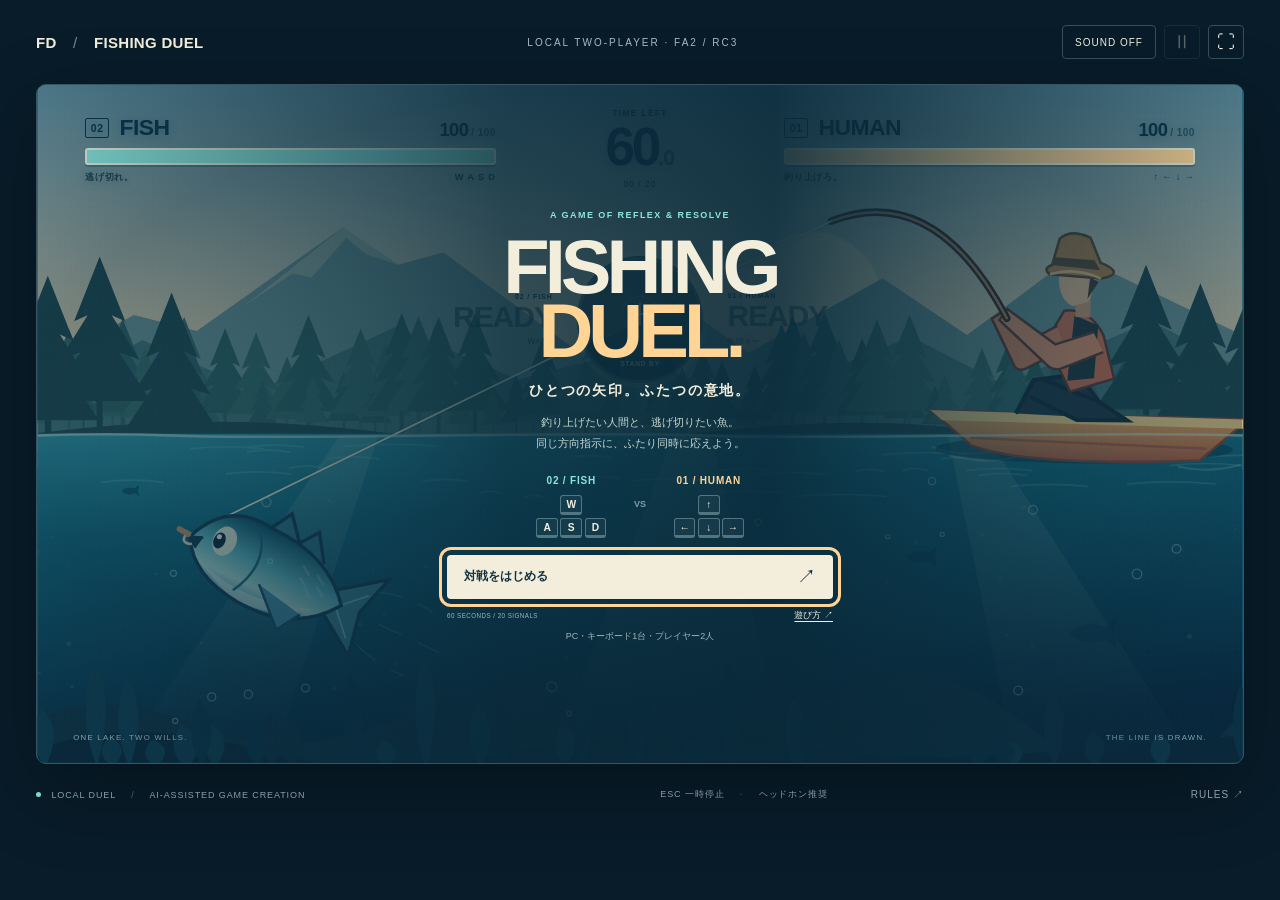
==== FISHING_DUEL_FA2_Preview.html @ 19f597a5 "Add files via upload" ====
<!doctype html>
<html lang="ja">
<head>
<meta charset="utf-8">
<meta name="viewport" content="width=device-width, initial-scale=1">
<meta name="theme-color" content="#0b2635">
<meta name="description" content="ひとつの矢印、ふたりの反射神経。1台のキーボードで遊ぶ釣り対戦ゲーム。">
<title>FISHING DUEL — FA2 / RC3</title>
<meta name="release-candidate" content="FD-S1-FA2-RC3">
<style>
:root {
  color-scheme: dark;
  --ink: #0b2635;
  --paper: #f3eedb;
  --muted: #a7bfc2;
  --fish: #8be6da;
  --human: #ffd495;
  --bad: #ffa490;
  font-family: Arial, 'Noto Sans JP', 'Yu Gothic', Meiryo, sans-serif;
}
* { box-sizing: border-box; }
body { margin: 0; background: #081c29; color: var(--paper); }
button, a { -webkit-tap-highlight-color: transparent; }
button { font: inherit; cursor: pointer; }
button:disabled { opacity: .35; cursor: default; }
button:focus-visible, a:focus-visible { outline: 3px solid var(--human); outline-offset: 5px; }
button { color: inherit; }
[hidden] { display: none !important; }
.shell { width: min(1640px, calc(100% - 72px)); margin: 0 auto; }
.masthead { display: flex; align-items: center; justify-content: space-between; gap: 20px; height: 84px; }
.brand { color: var(--paper); text-decoration: none; font-weight: 900; font-size: 15px; letter-spacing: .02em; }
.brand span { color: #6f8e95; margin: 0 12px; font-weight: 400; }
.edition { font-size: 10px; letter-spacing: .2em; color: var(--muted); }
.utilities { display: flex; gap: 8px; }
.utilities button { border: 1px solid #34505b; background: none; border-radius: 4px; min-width: 36px; height: 34px; font-size: 18px; }
.utilities #sound { font-size: 10px; letter-spacing: .1em; padding: 0 12px; }
.utilities button:hover:not(:disabled) { background: #193644; }
.arena { position: relative; isolation: isolate; overflow: hidden; aspect-ratio: 16/9; container-type: inline-size; background: #12627b; border-radius: 10px; border: 1px solid #385561; box-shadow: 0 26px 80px #0004; }
#lake { width: 100%; height: 100%; display: block; }
.hud { position: absolute; inset: 4.3% 4% auto; display: grid; grid-template-columns: 1fr 20% 1fr; align-items: start; gap: 3%; text-shadow: 0 2px 8px #163f4d55; }
.health { min-width: 0; }
.health-label { display: flex; justify-content: space-between; align-items: end; gap: 12px; font-size: clamp(12px, 1.9cqw, 28px); font-weight: 900; letter-spacing: -.025em; }
.health-label b { font-size: .46em; letter-spacing: .08em; padding: .25em .42em; border: 1px solid currentColor; border-radius: 2px; vertical-align: .3em; margin-right: .4em; }
.health-label output { font-variant-numeric: tabular-nums; font-size: .8em; }
.health-label output span { font-size: .55em; opacity: .65; margin-left: .3em; letter-spacing: .04em; }
.fish-health { color: #073347; }
.human-health { color: #073347; }
.health-track { margin-top: .6cqw; height: 1.35cqw; min-height: 8px; background: #0a3149c9; border: 2px solid #eff1d9; border-radius: 3px; position: relative; overflow: hidden; box-shadow: 0 2px 0 #12405155; }
.health-fill, .health-loss { width: 100%; position: absolute; inset: 0 auto 0 0; transition: width .24s ease-out; }
.health-loss { background: #f8f3dc; transition: width .7s .2s; }
.fish-health .health-fill { background: var(--fish); }
.human-health .health-fill { background: var(--human); }
.health-foot { display: flex; justify-content: space-between; font-size: clamp(8px, .78cqw, 12px); margin-top: .55cqw; font-weight: 700; letter-spacing: .08em; opacity: .85; }
.clock { text-align: center; color: #123347; margin-top: -.4cqw; }
.clock > span { display: block; font-size: clamp(8px, .68cqw, 12px); letter-spacing: .18em; font-weight: 700; }
.clock output { display: block; font-size: clamp(24px, 4.4cqw, 70px); line-height: 1.1; letter-spacing: -.06em; font-weight: 900; font-variant-numeric: tabular-nums; }
.clock output span { font-size: .4em; opacity: .65; letter-spacing: -.03em; }
.clock small { display: block; font-size: clamp(8px, .7cqw, 12px); font-variant-numeric: tabular-nums; letter-spacing: .12em; margin-top: .2cqw; }
.clock.urgent { color: #a53f35; }
.cue { position: absolute; top: 25.3%; left: 50%; transform: translateX(-50%); display: flex; align-items: center; gap: 1.5cqw; pointer-events: none; }
.prompt { width: 10.5cqw; height: 10.5cqw; border-radius: 50%; background: #0a2a3bef; display: flex; flex-direction: column; align-items: center; justify-content: center; box-shadow: 0 0 0 .45cqw #e5f0d42b, 0 8px 30px #092b4330; position: relative; }
.prompt-ring { position: absolute; width: 106%; height: 106%; transform: rotate(-90deg); fill: none; stroke-width: 2.5; }
.ring-track { stroke: #d6e5ca33; }
#deadline-ring { stroke: #f4f1cf; stroke-dasharray: 100; stroke-dashoffset: 0; }
#direction { font-family: Arial, sans-serif; font-size: 7.2cqw; line-height: 1; font-weight: 900; color: var(--paper); padding-bottom: .7cqw; }
#prompt-label { position: absolute; bottom: 1.3cqw; font-size: .55cqw; font-weight: 700; letter-spacing: .12em; color: #cbdfd4; }
.cue.dormant .prompt { opacity: .8; }
.cue.dormant #direction { font-size: 3.5cqw; font-weight: 300; color: #c9ddd699; }
.cue.dormant #deadline-ring { opacity: 0; }
.cue.active .prompt { animation: cue-in .16s ease-out; }
.cue.active .ring-track { stroke: #f2f4c944; }
.judgment { width: 12cqw; min-height: 6.2cqw; display: flex; flex-direction: column; justify-content: center; }
.fish-judgment { text-align: right; }
.human-judgment { text-align: left; }
.judge-owner { font-size: .58cqw; letter-spacing: .13em; color: #092f44; font-weight: 700; }
.judgment strong { font-size: 2.5cqw; line-height: 1.15; font-weight: 900; letter-spacing: -.04em; color: #143b4b99; }
.judgment small { font-size: .68cqw; letter-spacing: .025em; color: #204d58; margin-top: .2cqw; min-height: 1em; }
.judgment.has-result strong { color: #f5f1d9; text-shadow: 0 2px 0 #164052, 0 0 18px #07374a77; animation: judge-in .18s ease-out; }
.judgment.has-result.bad strong { color: #9a3a32; text-shadow: 0 1px 0 #fed3ac55; }
.judgment.has-result.miss strong { color: #214d59; font-size: 1.8cqw; text-shadow: none; }
.round-feedback { position: absolute; left: 50%; top: 48%; transform: translateX(-50%); text-align: center; font-size: .85cqw; font-weight: 700; letter-spacing: .04em; color: #e7f1d9; text-shadow: 0 2px 7px #064259; pointer-events: none; }
.arena-caption { position: absolute; inset: auto 3% 3%; display: flex; justify-content: space-between; font-size: .65cqw; letter-spacing: .16em; color: #a0c7c7; pointer-events: none; }
.overlay { position: absolute; inset: 0; display: flex; align-items: center; justify-content: center; z-index: 5; background: #0825373d; backdrop-filter: blur(5px); }
.intro { background: linear-gradient(90deg, #092c4225 0%, #092939c9 39%, #092939e6 61%, #092c4225 100%); backdrop-filter: none; }
.intro-card { width: 32cqw; text-align: center; padding: 2cqw 0; }
.eyebrow { font-size: clamp(9px, .7cqw, 12px); font-weight: 700; letter-spacing: .16em; color: var(--fish); }
h1 { margin: 1.1cqw 0 1cqw; font-family: 'Arial Black', Arial, sans-serif; font-size: 6.3cqw; line-height: .84; letter-spacing: -.065em; font-weight: 900; }
h1 em { font-style: normal; color: var(--human); }
.tagline { font-size: clamp(13px, 1.2cqw, 20px); font-weight: 700; letter-spacing: .13em; margin: 1.5cqw 0 1cqw; }
.intro-copy { font-size: clamp(11px, .84cqw, 15px); line-height: 1.9; color: #c4d7d1; margin: .7cqw 0 1.35cqw; }
.players { display: flex; justify-content: center; gap: 2.3cqw; align-items: center; margin-bottom: 1.4cqw; }
.player-tag { font-size: clamp(10px, .7cqw, 12px); font-weight: 700; letter-spacing: .08em; }
.human-color { color: var(--human); }
.fish-color { color: var(--fish); }
.key-pad { display: flex; flex-direction: column; align-items: center; gap: .2cqw; margin-top: .55cqw; }
.key-pad span { display: flex; gap: .2cqw; }
kbd { display: flex; align-items: center; justify-content: center; width: 1.8cqw; height: 1.7cqw; border: 1px solid #8ca9ae88; border-bottom-width: 3px; border-radius: 3px; color: var(--paper); font: 700 .85cqw Arial, sans-serif; background: #b7d3cc0c; }
.versus { font-size: .75cqw; font-weight: 700; color: #819ca2; }
.primary { width: 100%; border: none; border-radius: 4px; padding: 1.1cqw 1.4cqw; display: flex; align-items: center; justify-content: space-between; background: var(--paper); color: #123241; font-size: clamp(12px, .9cqw, 16px); font-weight: 700; transition: background .15s, transform .15s; }
.primary:hover { background: var(--human); transform: translateY(-2px); }
.primary span { font: 400 1.6em Arial, sans-serif; line-height: .7; }
.start-foot { display: flex; justify-content: space-between; align-items: center; margin-top: .85cqw; }
.start-foot > span { font-size: .52cqw; letter-spacing: .07em; color: #9bb7b8; }
.start-foot button { font-size: .74cqw; border: none; background: none; padding: 0; text-decoration: underline; text-underline-offset: 3px; }
.keyboard-note { margin: .7cqw 0 0; font-size: clamp(9px, .64cqw, 11px); color: #9bb7b8; }
.countdown { position: absolute; inset: 0; z-index: 4; background: #082b3a55; display: flex; align-items: center; justify-content: center; flex-direction: column; text-shadow: 0 2px 20px #0a2637; }
.countdown > span { font-size: 1cqw; letter-spacing: .22em; }
.countdown strong { font-size: 11cqw; font-weight: 900; line-height: 1.2; }
.countdown small { font-size: 1cqw; letter-spacing: .04em; }
.pause-card, .result-card { width: 36cqw; text-align: center; padding: 2cqw 0; }
h2 { font-size: 5cqw; letter-spacing: -.05em; line-height: 1; margin: 1cqw 0; }
.pause-card p, .result-card p { font-size: 1cqw; line-height: 1.8; color: #c8d8d2; margin: 1.2cqw 0 2cqw; }
.text-button { background: none; border: none; color: #a9c2c2; margin-top: 1.4cqw; padding: .3cqw; font-size: .8cqw; text-decoration: underline; text-underline-offset: 4px; }
.result-score { display: flex; align-items: center; justify-content: center; gap: 3cqw; margin: 1.5cqw 0; }
.result-score div { display: flex; flex-direction: column; }
.result-score span { font-size: .7cqw; letter-spacing: .1em; }
.result-score strong { font-size: 4cqw; letter-spacing: -.04em; font-variant-numeric: tabular-nums; }
.result-score .score-colon { color: #86a5a9; font-size: 2cqw; }
.result-card h2 { font-size: 4.4cqw; white-space: nowrap; }
.stats { display: grid; grid-template-columns: 1fr 1.1fr 1fr; gap: .3cqw; font-size: .75cqw; color: #b2cbc8; margin-bottom: 2cqw; font-variant-numeric: tabular-nums; }
.stats b { font-size: .65cqw; letter-spacing: .08em; }
.help-card { width: 44cqw; background: #102e3b; padding: 2.5cqw; border: 1px solid #4b6970; border-radius: 6px; box-shadow: 0 15px 70px #0005; }
.help-heading { display: flex; justify-content: space-between; align-items: center; }
.help-heading button { background: none; border: 0; font-size: 1.3cqw; }
.help-card h2 { font-size: 2.5cqw; line-height: 1.35; letter-spacing: .01em; margin-top: 1.3cqw; }
.help-card p { font-size: clamp(12px, .9cqw, 16px); line-height: 1.9; color: #c5d7d1; }
.rules-table { border-top: 1px solid #547078; margin: 1.2cqw 0; }
.rules-table > div { display: grid; grid-template-columns: 1fr 1.9fr .85fr; gap: .7cqw; align-items: center; padding: .75cqw 0; font-size: .8cqw; border-bottom: 1px solid #45616b; }
.rules-table strong { font-size: .9cqw; }
.rules-table b { font-size: .77cqw; text-align: right; }
.great { color: var(--human); }
.good { color: var(--fish); }
.bad { color: var(--bad); }
.help-card .help-note { font-size: clamp(11px, .77cqw, 14px); margin-bottom: 1.4cqw; }
.footer { display: flex; justify-content: space-between; gap: 15px; align-items: center; height: 62px; font-size: 9px; letter-spacing: .1em; color: #9ab4b9; }
.footer i { display: inline-block; width: 5px; height: 5px; background: var(--fish); border-radius: 50%; margin-right: 7px; vertical-align: 1px; }
.footer-divider { margin: 0 12px; color: #4c6a73; }
.footer button { font-size: 10px; letter-spacing: .1em; background: none; border: none; padding: 8px 0 8px 8px; }
.mobile-note { display: none; margin: 0 24px 24px; color: #c0d1cd; font-size: 12px; line-height: 1.8; }
.sr-only { position: absolute; width: 1px; height: 1px; padding: 0; margin: -1px; overflow: hidden; clip: rect(0,0,0,0); white-space: nowrap; border: 0; }
.arena.playing .intro { display: none; }
.arena:fullscreen { width: 100vw; height: 100vh; aspect-ratio: auto; border: 0; border-radius: 0; }
.arena:fullscreen #lake { position: absolute; inset: 0; }
@keyframes cue-in { from { transform: scale(.8); } to { transform: scale(1); } }
@keyframes judge-in { from { transform: translateY(7px) scale(.94); opacity: .3; } to { transform: translateY(0) scale(1); opacity: 1; } }
@media (min-aspect-ratio: 18/10) and (min-width: 900px) { .shell { max-width: calc((100vh - 138px) * 16 / 9); } .masthead { height: 76px; } }
@media (max-width: 1000px) { .shell { width: calc(100% - 32px); } .masthead { height: 64px; } .edition { display: none; } .footer-controls { display: none; } }
@media (pointer: coarse) { .mobile-note { display: block; } }
@media (max-width: 640px) {
  .shell { width: calc(100% - 24px); }
  .brand { font-size: 11px; } .brand span { margin: 0 5px; }
  .utilities { gap: 5px; } .utilities button { height: 30px; min-width: 30px; } .utilities #sound { padding: 0 6px; font-size: 8px; }
  .arena { aspect-ratio: 4/6.7; min-height: 540px; }
  #lake { position: absolute; width: 300%; height: 100%; left: -100%; }
  .hud { inset: 18px 14px auto; grid-template-columns: 1fr 24% 1fr; gap: 3%; }
  .health-label { font-size: 13px; } .health-label b { display: none; } .health-label output { font-size: 10px; } .health-label output span { display: none; }
  .health-foot { font-size: 8px; } .health-foot span:first-child { display: none; }
  .clock output { font-size: 30px; }
  .intro-card { width: 80%; } .eyebrow { font-size: 9px; }
  h1 { font-size: 19cqw; margin: 20px 0; } .tagline { font-size: 3.5cqw; margin-bottom: 15px; }
  .intro-copy { font-size: 3cqw; margin-bottom: 20px; }
  .players { gap: 28px; margin-bottom: 20px; } .player-tag { font-size: 10px; } .key-pad { gap: 3px; margin-top: 8px; } .key-pad span { gap: 3px; } kbd { width: 24px; height: 24px; font-size: 12px; }
  .versus { font-size: 10px; } .primary { padding: 15px; font-size: 12px; } .start-foot { margin-top: 12px; } .start-foot > span { font-size: 7px; } .start-foot button { font-size: 11px; } .keyboard-note { font-size: 10px; margin-top: 12px; }
  .arena-caption { bottom: 12px; font-size: 6px; } .arena-caption span:last-child { display: none; }
  .footer { height: 50px; font-size: 7px; } .footer-divider { margin: 0 4px; }
  .cue { top: 27%; gap: 4cqw; } .prompt { width: 26cqw; height: 26cqw; } #direction { font-size: 19cqw; padding-bottom: 3cqw; } #prompt-label { font-size: 1.4cqw; bottom: 3cqw; } .cue.dormant #direction { font-size: 10cqw; }
  .judgment { width: 22cqw; } .judgment strong { font-size: 6cqw; } .judge-owner { font-size: 1.8cqw; } .judgment small { font-size: 1.9cqw; } .judgment.has-result.miss strong { font-size: 4.5cqw; }
  .round-feedback { font-size: 2.5cqw; top: 47%; }
  .pause-card, .result-card { width: 83%; } h2, .result-card h2 { font-size: 10cqw; } .pause-card p, .result-card p { font-size: 3cqw; margin: 20px 0; } .text-button { font-size: 12px; margin-top: 20px; }
  .result-score { gap: 30px; margin: 20px 0; } .result-score span { font-size: 10px; } .result-score strong { font-size: 40px; } .stats { font-size: 12px; margin-bottom: 25px; gap: 8px; } .stats b { font-size: 10px; }
  .help-card { width: 92%; padding: 20px; } .help-card h2 { font-size: 22px; } .help-heading button { font-size: 16px; } .help-card p { font-size: 11px; } .help-card .help-note { font-size: 10px; margin: 15px 0; } .rules-table > div { font-size: 9px; padding: 10px 0; } .rules-table strong { font-size: 11px; } .rules-table b { font-size: 10px; }
  .countdown strong { font-size: 30cqw; } .countdown > span, .countdown small { font-size: 3cqw; }
}
@media (prefers-reduced-motion: reduce) { *, *::before, *::after { animation: none !important; transition: none !important; } }

/* Final Adjustment 1 — 指示は即時表示、衝撃は左右の判定欄の中で完結。 */
#direction {
  width: 7.5cqw;
  height: 7.5cqw;
  margin-bottom: 1cqw;
  padding: 0;
  fill: #fff7d6;
  stroke: #fffbe8;
  stroke-width: 1.5;
  stroke-linejoin: round;
  filter: drop-shadow(0 3px 0 #052334);
}
#direction-arrow { transition: none; }
#prompt-idle { width: 3.5cqw; height: 3.5cqw; margin-bottom: 1cqw; fill: none; stroke: #d0e2d6; stroke-width: 1.5; }
#prompt-idle circle { stroke-width: .5; opacity: .45; }
.cue.active .prompt { animation: none; }
.prompt::after { content: ''; position: absolute; inset: -.7cqw; border: 2px solid #f5edc277; border-radius: 50%; opacity: 0; pointer-events: none; }
.cue.active .prompt::after { animation: signal-arrival .3s ease-out; }
.cue.resolved #direction { opacity: .42; }
.judgment { position: relative; isolation: isolate; padding: .55cqw .5cqw; }
.fish-judgment { --verdict-color: #91f1df; }
.human-judgment { --verdict-color: #ffda96; }
.judgment::before { content: ''; position: absolute; inset: 0; border-radius: 5px; opacity: 0; z-index: -1; background: #0a2c3be8; border-bottom: 2px solid var(--verdict-color); }
.verdict-burst { position: absolute; width: 100%; height: 110%; left: 0; top: -5%; fill: none; stroke: var(--verdict-color); stroke-width: 2.5; stroke-linecap: round; opacity: 0; pointer-events: none; }
.judgment.has-result.great::before { opacity: 1; box-shadow: 0 0 1.4cqw #f9dda51c; }
.judgment.has-result.great .judge-owner, .judgment.has-result.great small { color: #dceadd; }
.judgment.has-result.great strong { color: var(--verdict-color); font-size: 2.75cqw; text-shadow: 0 2px 0 #071d28; animation: great-strike .42s cubic-bezier(.16,.85,.3,1); }
.judgment.has-result.great .verdict-burst { animation: verdict-rays .38s ease-out; }
.judgment.has-result.good strong { color: #fff6d8; animation: good-confirm .2s ease-out; }
.judgment.has-result.good::before { opacity: .5; }
.judgment.has-result.good small, .judgment.has-result.good .judge-owner { color: #edf4df; }
.judgment.has-result.bad { --verdict-color: #ee927b; }
.judgment.has-result.bad strong { color: #8d322b; text-shadow: 0 1px 0 #ffd6ae55; animation: bad-recoil .23s ease-out; }
@keyframes signal-arrival { from { opacity: .6; transform: scale(.97); } to { opacity: 0; transform: scale(1.14); } }
@keyframes great-strike { 0% { transform: translateY(3px) scale(1.12); } 30% { transform: translateY(-1px) scale(.98); } 65% { transform: translateY(0) scale(1.025); } 100% { transform: none; } }
@keyframes verdict-rays { 0% { opacity: .9; transform: scale(.85); } 70% { opacity: .3; } 100% { opacity: 0; transform: scale(1.08); } }
@keyframes good-confirm { from { transform: translateY(3px); } to { transform: none; } }
@keyframes bad-recoil { 0% { transform: translateX(3px); } 35% { transform: translateX(-2px); } 100% { transform: none; } }
@media (max-width: 640px) {
  #direction { width: 19cqw; height: 19cqw; margin-bottom: 3cqw; }
  #prompt-idle { width: 10cqw; height: 10cqw; margin-bottom: 3cqw; }
  .judgment { padding: 1.7cqw 1cqw; }
  .judgment.has-result.great strong { font-size: 5.8cqw; }
}
@media (prefers-reduced-motion: reduce) {
  .prompt::after, .verdict-burst { display: none; }
  #direction { filter: none; }
}

</style>
</head>
<body>
<main class="shell">
  <header class="masthead"><a class="brand" href="#" aria-label="FISHING DUEL タイトルへ">FD<span> / </span>FISHING DUEL</a><span class="edition">LOCAL TWO-PLAYER · FA2 / RC3</span><div class="utilities"><button id="sound" aria-pressed="false" aria-label="音をオンにする">SOUND OFF</button><button id="pause" disabled aria-label="一時停止">Ⅱ</button><button id="fullscreen" aria-label="全画面表示">⛶</button></div></header>
  <section id="arena" class="arena" aria-label="FISHING DUEL ゲーム画面">
    <svg id="lake" viewBox="0 0 1440 810" xmlns="http://www.w3.org/2000/svg" role="img" aria-label="湖の左の水中で抵抗する魚と、右のボートで竿を引く人間">
<defs>
  <linearGradient id="sky" x2="0" y2="1"><stop stop-color="#81b9c9"/><stop offset=".65" stop-color="#e4d9b8"/><stop offset="1" stop-color="#f6cc94"/></linearGradient>
  <linearGradient id="water" x2=".25" y2="1"><stop stop-color="#319cac"/><stop offset=".3" stop-color="#146d83"/><stop offset="1" stop-color="#082b43"/></linearGradient>
  <linearGradient id="body" x2="0" y2="1"><stop stop-color="#0b5267"/><stop offset=".48" stop-color="#66c2c9"/><stop offset=".75" stop-color="#b4e5d8"/><stop offset="1" stop-color="#539fba"/></linearGradient>
  <linearGradient id="boatColor" x2="0" y2="1"><stop stop-color="#f6bb63"/><stop offset="1" stop-color="#be6345"/></linearGradient>
  <linearGradient id="sunRay" x2="0" y2="1"><stop stop-color="#d9ffdd" stop-opacity=".16"/><stop offset="1" stop-color="#c5f6de" stop-opacity="0"/></linearGradient>
  <radialGradient id="vignette"><stop offset=".4" stop-color="#061f30" stop-opacity="0"/><stop offset="1" stop-color="#061f30" stop-opacity=".35"/></radialGradient>
  <pattern id="grain" width="7" height="7" patternUnits="userSpaceOnUse"><circle cx="1" cy="2" r=".6" fill="#fff" opacity=".06"/><circle cx="5" cy="5" r=".6" fill="#001c2f" opacity=".08"/></pattern>
  <g id="pine"><path d="M0 0-17 43-8 39-26 68-13 64-34 96H34L13 64 26 68 8 39 17 43Z"/><path d="M-2 50H2V118H-2Z"/></g>
  <g id="minifish"><path d="M-25 0Q-7-15 15-7L28-18 25 0 28 17 15 8Q-8 17-25 0Z"/></g>
</defs>
<rect width="1440" height="440" fill="url(#sky)"/>
<circle cx="926" cy="259" r="83" fill="#fff1c4" opacity=".65"/>
<path d="M0 337 115 275 190 294 365 170 431 215 485 200 649 321 761 257 850 320 1010 231 1111 299 1240 203 1440 299V460H0Z" fill="#729e9e"/>
<path d="m247 264 118-94 66 45-39-13-23-19-42 47-22-5Z" fill="#c9d6bc" opacity=".5"/>
<path d="M0 375 125 305 262 366 428 289 574 352 703 319 848 379 1044 301 1155 358 1331 282 1440 340V451H0Z" fill="#477c7e"/>

<use href="#pine" transform="translate(-3.2 355.3) scale(0.51)" fill="#3a7271"/>
<use href="#pine" transform="translate(14.5 301.2) scale(0.97)" fill="#306768"/>
<use href="#pine" transform="translate(37.2 291.7) scale(1.05)" fill="#3a7271"/>
<use href="#pine" transform="translate(54.8 330.2) scale(0.73)" fill="#306768"/>
<use href="#pine" transform="translate(89.7 309.9) scale(0.90)" fill="#3a7271"/>
<use href="#pine" transform="translate(101.5 279.1) scale(1.16)" fill="#306768"/>
<use href="#pine" transform="translate(128.4 314.4) scale(0.86)" fill="#3a7271"/>
<use href="#pine" transform="translate(138.1 357.4) scale(0.50)" fill="#306768"/>
<use href="#pine" transform="translate(175.0 277.4) scale(1.17)" fill="#3a7271"/>
<use href="#pine" transform="translate(181.3 306.5) scale(0.93)" fill="#306768"/>
<use href="#pine" transform="translate(201.4 351.5) scale(0.55)" fill="#3a7271"/>
<use href="#pine" transform="translate(223.9 290.8) scale(1.06)" fill="#306768"/>
<use href="#pine" transform="translate(261.0 295.6) scale(1.02)" fill="#3a7271"/>
<use href="#pine" transform="translate(268.4 353.7) scale(0.53)" fill="#306768"/>
<use href="#pine" transform="translate(298.0 324.5) scale(0.78)" fill="#3a7271"/>
<use href="#pine" transform="translate(323.6 274.8) scale(1.20)" fill="#306768"/>
<use href="#pine" transform="translate(328.4 346.5) scale(0.59)" fill="#3a7271"/>
<use href="#pine" transform="translate(365.9 342.3) scale(0.62)" fill="#306768"/>
<use href="#pine" transform="translate(386.0 291.0) scale(1.06)" fill="#3a7271"/>
<use href="#pine" transform="translate(403.5 349.0) scale(0.57)" fill="#306768"/>
<use href="#pine" transform="translate(416.0 309.3) scale(0.90)" fill="#3a7271"/>
<use href="#pine" transform="translate(435.1 272.6) scale(1.22)" fill="#306768"/>
<use href="#pine" transform="translate(455.3 276.3) scale(1.18)" fill="#3a7271"/>
<use href="#pine" transform="translate(479.2 277.2) scale(1.18)" fill="#306768"/>
<use href="#pine" transform="translate(505.0 355.0) scale(0.52)" fill="#3a7271"/>
<use href="#pine" transform="translate(522.6 272.7) scale(1.21)" fill="#306768"/>
<use href="#pine" transform="translate(544.1 362.0) scale(0.46)" fill="#3a7271"/>
<use href="#pine" transform="translate(572.1 346.4) scale(0.59)" fill="#306768"/>
<use href="#pine" transform="translate(592.4 342.1) scale(0.63)" fill="#3a7271"/>
<use href="#pine" transform="translate(604.1 300.7) scale(0.98)" fill="#306768"/>
<use href="#pine" transform="translate(632.1 357.0) scale(0.50)" fill="#3a7271"/>
<use href="#pine" transform="translate(655.1 328.8) scale(0.74)" fill="#306768"/>
<use href="#pine" transform="translate(670.1 281.2) scale(1.14)" fill="#3a7271"/>
<use href="#pine" transform="translate(689.7 329.8) scale(0.73)" fill="#306768"/>
<use href="#pine" transform="translate(707.3 343.1) scale(0.62)" fill="#3a7271"/>
<use href="#pine" transform="translate(735.1 362.3) scale(0.45)" fill="#306768"/>
<use href="#pine" transform="translate(754.1 317.7) scale(0.83)" fill="#3a7271"/>
<use href="#pine" transform="translate(770.3 336.4) scale(0.67)" fill="#306768"/>
<use href="#pine" transform="translate(795.2 315.1) scale(0.86)" fill="#3a7271"/>
<use href="#pine" transform="translate(818.1 329.3) scale(0.73)" fill="#306768"/>
<use href="#pine" transform="translate(846.2 365.6) scale(0.43)" fill="#3a7271"/>
<use href="#pine" transform="translate(857.3 335.2) scale(0.68)" fill="#306768"/>
<use href="#pine" transform="translate(889.2 285.6) scale(1.11)" fill="#3a7271"/>
<use href="#pine" transform="translate(902.6 276.5) scale(1.18)" fill="#306768"/>
<use href="#pine" transform="translate(916.0 295.8) scale(1.02)" fill="#3a7271"/>
<use href="#pine" transform="translate(940.5 271.6) scale(1.22)" fill="#306768"/>
<use href="#pine" transform="translate(957.9 304.4) scale(0.95)" fill="#3a7271"/>
<use href="#pine" transform="translate(985.6 302.8) scale(0.96)" fill="#306768"/>
<use href="#pine" transform="translate(1003.2 280.2) scale(1.15)" fill="#3a7271"/>
<use href="#pine" transform="translate(1036.8 324.6) scale(0.77)" fill="#306768"/>
<use href="#pine" transform="translate(1042.3 274.6) scale(1.20)" fill="#3a7271"/>
<use href="#pine" transform="translate(1072.4 358.3) scale(0.49)" fill="#306768"/>
<use href="#pine" transform="translate(1084.3 346.5) scale(0.59)" fill="#3a7271"/>
<use href="#pine" transform="translate(1119.9 361.4) scale(0.46)" fill="#306768"/>
<use href="#pine" transform="translate(1128.8 314.1) scale(0.86)" fill="#3a7271"/>
<use href="#pine" transform="translate(1161.8 303.2) scale(0.96)" fill="#306768"/>
<use href="#pine" transform="translate(1167.4 317.1) scale(0.84)" fill="#3a7271"/>
<use href="#pine" transform="translate(1192.4 321.7) scale(0.80)" fill="#306768"/>
<use href="#pine" transform="translate(1215.8 330.0) scale(0.73)" fill="#3a7271"/>
<use href="#pine" transform="translate(1232.8 356.8) scale(0.50)" fill="#306768"/>
<use href="#pine" transform="translate(1262.1 355.7) scale(0.51)" fill="#3a7271"/>
<use href="#pine" transform="translate(1285.4 356.6) scale(0.50)" fill="#306768"/>
<use href="#pine" transform="translate(1305.7 308.9) scale(0.91)" fill="#3a7271"/>
<use href="#pine" transform="translate(1315.2 271.2) scale(1.23)" fill="#306768"/>
<use href="#pine" transform="translate(1343.5 346.0) scale(0.59)" fill="#3a7271"/>
<use href="#pine" transform="translate(1362.4 362.9) scale(0.45)" fill="#306768"/>
<use href="#pine" transform="translate(1380.4 332.9) scale(0.70)" fill="#3a7271"/>
<use href="#pine" transform="translate(1400.7 318.1) scale(0.83)" fill="#306768"/>
<use href="#pine" transform="translate(1426.0 334.8) scale(0.69)" fill="#3a7271"/>
<use href="#pine" transform="translate(1443.4 308.8) scale(0.91)" fill="#306768"/>
<use href="#pine" transform="translate(1478.3 277.2) scale(1.18)" fill="#3a7271"/>
<use href="#pine" transform="translate(1494.6 278.7) scale(1.16)" fill="#306768"/>
<use href="#pine" transform="translate(1512.8 271.1) scale(1.23)" fill="#3a7271"/>
<use href="#pine" transform="translate(1525.7 352.3) scale(0.54)" fill="#306768"/>
<path d="M0 416Q210 390 401 414T789 416T1111 412T1440 414V445H0Z" fill="#244f56"/>
<use href="#pine" transform="translate(12 228) scale(1.8)" fill="#214e55"/>
<use href="#pine" transform="translate(74 205) scale(1.8)" fill="#214e55"/>
<use href="#pine" transform="translate(160 248) scale(1.8)" fill="#214e55"/>
<use href="#pine" transform="translate(1325 215) scale(1.8)" fill="#214e55"/>
<use href="#pine" transform="translate(1390 237) scale(1.8)" fill="#214e55"/>
<use href="#pine" transform="translate(1450 244) scale(1.8)" fill="#214e55"/>
<rect y="417" width="1440" height="393" fill="url(#water)"/>
<path d="M361 419 95 810H280L407 419ZM760 419 612 810H896L805 419ZM1088 419 1169 810H1385L1134 419Z" fill="url(#sunRay)"/>
<g fill="none" stroke="#a1e5d8" stroke-width="2" opacity=".22">
<path d="M1009 442q50.0 -5 100 0"/>
<path d="M713 473q48.0 -5 96 0"/>
<path d="M1302 477q53.0 -5 106 0"/>
<path d="M460 474q27.0 -5 54 0"/>
<path d="M1353 455q43.5 -5 87 0"/>
<path d="M1163 480q46.5 -5 93 0"/>
<path d="M977 462q17.0 -5 34 0"/>
<path d="M182 435q44.0 -5 88 0"/>
<path d="M582 493q11.0 -5 22 0"/>
<path d="M1033 461q15.5 -5 31 0"/>
<path d="M528 488q12.5 -5 25 0"/>
<path d="M301 458q21.5 -5 43 0"/>
<path d="M814 461q31.0 -5 62 0"/>
<path d="M1393 445q58.0 -5 116 0"/>
<path d="M249 433q34.5 -5 69 0"/>
<path d="M225 465q39.0 -5 78 0"/>
<path d="M1080 447q25.5 -5 51 0"/>
<path d="M902 492q56.5 -5 113 0"/>
<path d="M1110 461q39.5 -5 79 0"/>
<path d="M620 470q38.0 -5 76 0"/>
<path d="M346 447q31.0 -5 62 0"/>
<path d="M862 466q40.0 -5 80 0"/>
<path d="M797 488q49.0 -5 98 0"/>
<path d="M366 432q55.5 -5 111 0"/>
<path d="M1124 467q29.5 -5 59 0"/>
<path d="M636 446q25.0 -5 50 0"/>
<path d="M75 475q37.5 -5 75 0"/>
<path d="M250 439q26.0 -5 52 0"/>
</g>
<use href="#minifish" transform="translate(600 610) scale(0.9)" fill="#073a50" opacity=".55"/>
<use href="#minifish" transform="translate(890 691) scale(0.7)" fill="#073a50" opacity=".55"/>
<use href="#minifish" transform="translate(1055 564) scale(0.7)" fill="#073a50" opacity=".55"/>
<use href="#minifish" transform="translate(1260 655) scale(1.1)" fill="#073a50" opacity=".55"/>
<use href="#minifish" transform="translate(720 755) scale(0.5)" fill="#073a50" opacity=".55"/>
<use href="#minifish" transform="translate(110 485) scale(0.4)" fill="#073a50" opacity=".55"/>
<circle cx="275" cy="595" r="2.1" fill="#abd6c7" opacity=".14"/>
<circle cx="1189" cy="670" r="1.7" fill="#abd6c7" opacity=".14"/>
<circle cx="882" cy="759" r="1.3" fill="#abd6c7" opacity=".14"/>
<circle cx="1432" cy="531" r="1.3" fill="#abd6c7" opacity=".14"/>
<circle cx="1" cy="558" r="1.2" fill="#abd6c7" opacity=".14"/>
<circle cx="41" cy="719" r="2.3" fill="#abd6c7" opacity=".14"/>
<circle cx="632" cy="686" r="2.4" fill="#abd6c7" opacity=".14"/>
<circle cx="1016" cy="594" r="1.8" fill="#abd6c7" opacity=".14"/>
<circle cx="294" cy="604" r="1.3" fill="#abd6c7" opacity=".14"/>
<circle cx="464" cy="711" r="2.3" fill="#abd6c7" opacity=".14"/>
<circle cx="715" cy="566" r="1.9" fill="#abd6c7" opacity=".14"/>
<circle cx="1377" cy="659" r="3.0" fill="#abd6c7" opacity=".14"/>
<circle cx="1129" cy="538" r="2.0" fill="#abd6c7" opacity=".14"/>
<circle cx="195" cy="667" r="1.5" fill="#abd6c7" opacity=".14"/>
<circle cx="2" cy="703" r="2.1" fill="#abd6c7" opacity=".14"/>
<circle cx="1050" cy="547" r="2.7" fill="#abd6c7" opacity=".14"/>
<circle cx="1159" cy="658" r="1.9" fill="#abd6c7" opacity=".14"/>
<circle cx="1028" cy="710" r="2.9" fill="#abd6c7" opacity=".14"/>
<circle cx="387" cy="768" r="1.8" fill="#abd6c7" opacity=".14"/>
<circle cx="37" cy="668" r="2.9" fill="#abd6c7" opacity=".14"/>
<circle cx="258" cy="720" r="1.3" fill="#abd6c7" opacity=".14"/>
<circle cx="1179" cy="505" r="2.2" fill="#abd6c7" opacity=".14"/>
<circle cx="348" cy="497" r="2.2" fill="#abd6c7" opacity=".14"/>
<circle cx="533" cy="510" r="1.8" fill="#abd6c7" opacity=".14"/>
<circle cx="880" cy="609" r="1.6" fill="#abd6c7" opacity=".14"/>
<circle cx="464" cy="576" r="2.2" fill="#abd6c7" opacity=".14"/>
<circle cx="414" cy="633" r="1.6" fill="#abd6c7" opacity=".14"/>
<circle cx="1012" cy="710" r="2.4" fill="#abd6c7" opacity=".14"/>
<circle cx="1151" cy="589" r="1.6" fill="#abd6c7" opacity=".14"/>
<circle cx="878" cy="673" r="1.7" fill="#abd6c7" opacity=".14"/>
<circle cx="401" cy="580" r="1.6" fill="#abd6c7" opacity=".14"/>
<circle cx="142" cy="585" r="1.7" fill="#abd6c7" opacity=".14"/>
<circle cx="997" cy="765" r="2.6" fill="#abd6c7" opacity=".14"/>
<circle cx="862" cy="704" r="1.6" fill="#abd6c7" opacity=".14"/>
<circle cx="385" cy="645" r="2.8" fill="#abd6c7" opacity=".14"/>
<circle cx="337" cy="542" r="2.2" fill="#abd6c7" opacity=".14"/>
<circle cx="429" cy="692" r="2.1" fill="#abd6c7" opacity=".14"/>
<circle cx="639" cy="501" r="2.7" fill="#abd6c7" opacity=".14"/>
<circle cx="72" cy="686" r="1.0" fill="#abd6c7" opacity=".14"/>
<circle cx="17" cy="540" r="1.1" fill="#abd6c7" opacity=".14"/>
<circle cx="355" cy="721" r="2.3" fill="#abd6c7" opacity=".14"/>
<circle cx="738" cy="744" r="1.9" fill="#abd6c7" opacity=".14"/>
<path d="M0 754Q100 725 198 768T439 756T691 776T922 751T1190 771T1440 747V810H0Z" fill="#12394a"/>
<path d="M0 794Q110 754 264 795T563 799T866 786T1161 801T1440 777V810H0Z" fill="#0b2b3d"/>

<path d="M829 815q-24 -51 -5 -128q28 45 5 128" fill="#0b3b50"/>
<path d="M418 815q-24 -13 -5 -32q28 11 5 32" fill="#12485a"/>
<path d="M90 815q-24 -14 -5 -36q28 13 5 36" fill="#12485a"/>
<path d="M305 815q-24 -22 -5 -56q28 20 5 56" fill="#10384b"/>
<path d="M787 815q-24 -14 -5 -36q28 13 5 36" fill="#0b3b50"/>
<path d="M915 815q-24 -41 -5 -102q28 36 5 102" fill="#10384b"/>
<path d="M378 815q-24 -44 -5 -110q28 38 5 110" fill="#0b3b50"/>
<path d="M1344 815q-24 -16 -5 -40q28 14 5 40" fill="#12485a"/>
<path d="M474 815q-24 -42 -5 -106q28 37 5 106" fill="#10384b"/>
<path d="M1442 815q-24 -39 -5 -98q28 34 5 98" fill="#0b3b50"/>
<path d="M653 815q-24 -44 -5 -109q28 38 5 109" fill="#0b3b50"/>
<path d="M281 815q-24 -26 -5 -65q28 23 5 65" fill="#10384b"/>
<path d="M142 815q-24 -13 -5 -33q28 12 5 33" fill="#12485a"/>
<path d="M719 815q-24 -40 -5 -99q28 35 5 99" fill="#0b3b50"/>
<path d="M1265 815q-24 -17 -5 -43q28 15 5 43" fill="#10384b"/>
<path d="M110 815q-24 -44 -5 -109q28 38 5 109" fill="#12485a"/>
<path d="M556 815q-24 -34 -5 -84q28 29 5 84" fill="#10384b"/>
<path d="M263 815q-24 -21 -5 -52q28 18 5 52" fill="#0b3b50"/>
<path d="M213 815q-24 -20 -5 -50q28 18 5 50" fill="#12485a"/>
<path d="M1126 815q-24 -12 -5 -29q28 10 5 29" fill="#0b3b50"/>
<path d="M1156 815q-24 -14 -5 -35q28 12 5 35" fill="#0b3b50"/>
<path d="M465 815q-24 -54 -5 -134q28 47 5 134" fill="#12485a"/>
<path d="M907 815q-24 -32 -5 -81q28 28 5 81" fill="#12485a"/>
<path d="M1167 815q-24 -12 -5 -31q28 11 5 31" fill="#12485a"/>
<path d="M911 815q-24 -20 -5 -49q28 17 5 49" fill="#12485a"/>
<path d="M181 815q-24 -19 -5 -48q28 17 5 48" fill="#12485a"/>
<path d="M176 815q-24 -20 -5 -51q28 18 5 51" fill="#12485a"/>
<path d="M530 815q-24 -30 -5 -74q28 26 5 74" fill="#12485a"/>
<path d="M924 815q-24 -29 -5 -73q28 26 5 73" fill="#10384b"/>
<path d="M632 815q-24 -20 -5 -50q28 18 5 50" fill="#12485a"/>
<path d="M491 815q-24 -37 -5 -92q28 32 5 92" fill="#10384b"/>
<path d="M9 815q-24 -28 -5 -69q28 24 5 69" fill="#12485a"/>
<path d="M1157 815q-24 -13 -5 -33q28 12 5 33" fill="#0b3b50"/>
<path d="M1216 815q-24 -38 -5 -95q28 33 5 95" fill="#10384b"/>
<path d="M71 815q-24 -51 -5 -128q28 45 5 128" fill="#12485a"/>
<path d="M197 815q-24 -32 -5 -81q28 28 5 81" fill="#0b3b50"/>
<!-- 紐の端点・魚・人間・ボートはJSで独立して動かします。 -->
<g id="fish-wake" fill="none" stroke="#9adecf" stroke-width="2" stroke-linecap="round" stroke-dasharray="28 22" opacity="0"><path d="M115-32Q152-47 190-40M132 0H218M118 31Q153 45 190 43"/></g>
<g id="boat-wake" fill="none" stroke="#d2e8ce" stroke-width="2.5" stroke-linecap="round" opacity=".4"><path d="M1070 431q40 15 81 3M1092 442q43 10 76 2M1365 455q36 8 73-2"/></g>
<g id="boat" transform="translate(0 0)">
  <ellipse cx="1252" cy="434" rx="178" ry="17" fill="#063e55" opacity=".55"/>
  <path d="M1068 388 1448 398 1390 447Q1181 455 1117 430Z" fill="url(#boatColor)" stroke="#874e40" stroke-width="3"/>
  <path d="M1068 388 1448 398 1444 409 1082 400Z" fill="#ffdb8d"/>
  <path d="m1116 421 282 12" stroke="#9d5140" stroke-width="3" opacity=".6"/>
  <g id="stance">
  <path d="M1170 392 1191 352 1245 344 1284 397" fill="#243d4c" stroke="#162f3f" stroke-width="5"/>
  <path d="m1202 351 67 26 34 22h-60l-56-27" fill="#243d4c" stroke="#162f3f" stroke-width="5"/>
  </g>
  <g id="angler" transform="rotate(0 1242 340)">
    <path d="M1230 268Q1260 265 1276 299L1287 351 1234 365 1207 304Z" fill="#dc7756" stroke="#633e39" stroke-width="3"/>
    <path d="m1242 274-11 78 32-2 7-63" fill="#253c41"/>
    <path d="m1221 286-39 19-22-40-17 10 26 59q7 6 17 0l43-20" fill="#e28a61" stroke="#633e39" stroke-width="3"/>
    <path d="m1264 295-46 13-56-44-10 13 58 58q8 5 17 1l48-17" fill="#ed9a72" stroke="#633e39" stroke-width="3"/>
    <path d="m1244 252-1 24 18 1 1-30" fill="#dba47b"/>
    <path d="M1225 223Q1222 253 1240 263L1260 258 1270 231Z" fill="#f2c69c"/>
    <path d="m1262 229-4 26 14-20" fill="#483f3a"/>
    <path d="M1214 224q-9-7 3-11l10-31q14-12 37 0l11 30q31 14 0 19Z" fill="#bd8b54" stroke="#654d38" stroke-width="3"/>
    <path d="m1221 204 47 5 6 12-57-8" fill="#604f3b"/>
    <path d="M1214 224q30-8 61 7" fill="none" stroke="#f4ca8b" stroke-width="3"/>
  </g>
</g>
<path id="rod" d="M1161 275Q1073 119 948 160" fill="none" stroke="#382f30" stroke-width="9" stroke-linecap="round"/>
<path id="rod-shine" d="M1161 275Q1073 119 948 160" fill="none" stroke="#cd8c59" stroke-width="3" stroke-linecap="round"/>
<g id="fishing-line"><path id="line-shadow" d="M948 160 181 538" fill="none" stroke="#064156" stroke-width="5" opacity=".16"/><path id="line" d="M948 160 181 538" fill="none" stroke="#edf6d7" stroke-width="2"/><path id="line-flash" d="M948 160 181 538" fill="none" stroke="#fff9bd" stroke-width="6" opacity="0"/></g>
<g id="fish" transform="translate(285 582) rotate(24)">
  <g id="fish-flex">
  <g id="fish-tail"><path d="M72-11 125-58 115-6 131 45 74 16" fill="#428c9e" stroke="#153f54" stroke-width="4"/><path d="m88 1 26-30M88 5l29 24" stroke="#89c8c8" stroke-width="2" fill="none"/></g>
  <path d="M-35-36-12-75 11-47 27-69 48-37" fill="#31788e" stroke="#153f54" stroke-width="4"/>
  <path d="M-111 2Q-87-59-24-49 50-49 88-1 49 55-27 48-88 43-111 2Z" fill="url(#body)" stroke="#153f54" stroke-width="4"/>
  <path d="M-99 18Q-28 51 60 17-5 67-69 33" fill="#d4ede0" opacity=".65"/>
  <path d="M-37-39Q-12-6-37 38" stroke="#22687c" stroke-width="3" fill="none"/>
  <path d="M-12 18 30 58 48 30" fill="#4b96ab" stroke="#20516b" stroke-width="3"/>
  <path d="m26-25 12 8m8-5 12 8m-29 4 12 8m10-7 12 8m-23 1 12 8" stroke="#c8eece" opacity=".3" stroke-width="3"/>
  <ellipse cx="-71" cy="-11" rx="14" ry="18" fill="#e4f2da"/>
  <ellipse cx="-77" cy="-9" rx="7" ry="10" fill="#102b3e"/>
  <circle cx="-79" cy="-13" r="3" fill="#fff"/>
  <path d="m-96-4-15 6 12 9" fill="#143e52" stroke="#153f54" stroke-width="3"/>
  <path d="M-115-3q-6 18 10 12" fill="none" stroke="#e6dec1" stroke-width="3"/>
  <path d="m-114 0-12-1" stroke="#c99469" stroke-width="7" stroke-linecap="round"/>
  </g>
</g>
<g id="bait" transform="translate(159 581)" opacity="0"><path d="M0 0q-10-9-15 0t-14 2" fill="none" stroke="#e8a26d" stroke-width="6" stroke-linecap="round"/></g>
<g id="spray" fill="#d6f1df" opacity=".7"></g>
<g id="bubbles" fill="none" stroke="#b7e5d9" stroke-width="1.5" opacity=".5"></g>
<!-- キャラクターに追従する判定専用漫符。入力や時間判定とは独立。 -->
<g id="fish-signal" opacity="0" pointer-events="none" aria-hidden="true">
  <g id="fish-great-mark" fill="#b8f5db" stroke="#123e50" stroke-width="3" stroke-linejoin="round"><path d="M-7-23H7L5 8H-5Z"/><circle cy="18" r="5"/></g>
  <g id="fish-bad-mark" fill="none" stroke="#173c4d" stroke-width="3" stroke-linecap="round" stroke-linejoin="round"><path d="M-33 7C-46-12-9-27 4-12S-18 24-25 4 12-24 23-8-9 21-12-3 36-19 36 0 10 23 2 7 28-18 31 4M-30-2Q-8 21 18-10T32 11M-16-13Q-28 18 10 12" stroke="#e8ead2" stroke-width="6"/><path d="M-33 7C-46-12-9-27 4-12S-18 24-25 4 12-24 23-8-9 21-12-3 36-19 36 0 10 23 2 7 28-18 31 4M-30-2Q-8 21 18-10T32 11M-16-13Q-28 18 10 12"/></g>
</g>
<g id="human-signal" opacity="0" pointer-events="none" aria-hidden="true">
  <g id="human-great-mark" fill="#ffe0a0" stroke="#4d3d33" stroke-width="3" stroke-linejoin="round"><path d="M-7-23H7L5 8H-5Z"/><circle cy="18" r="5"/></g>
  <g id="human-bad-mark" fill="none" stroke="#513f38" stroke-width="3" stroke-linecap="round" stroke-linejoin="round"><path d="M-33 7C-46-12-9-27 4-12S-18 24-25 4 12-24 23-8-9 21-12-3 36-19 36 0 10 23 2 7 28-18 31 4M-30-2Q-8 21 18-10T32 11M-16-13Q-28 18 10 12" stroke="#eee4ca" stroke-width="6"/><path d="M-33 7C-46-12-9-27 4-12S-18 24-25 4 12-24 23-8-9 21-12-3 36-19 36 0 10 23 2 7 28-18 31 4M-30-2Q-8 21 18-10T32 11M-16-13Q-28 18 10 12"/></g>
</g>
<path id="surface" d="M0 419Q80 413 160 419T480 419T800 419T1120 419T1440 419" stroke="#c6e9d5" stroke-width="3" fill="none" opacity=".65"/>
<rect width="1440" height="810" fill="url(#grain)" pointer-events="none"/>
<rect width="1440" height="810" fill="url(#vignette)" pointer-events="none"/>
</svg>
    <div class="hud">
      <section class="health fish-health" aria-label="魚の体力"><div class="health-label"><span><b>02</b> FISH</span><output id="fish-hp">100<span>/ 100</span></output></div><div class="health-track" role="progressbar" aria-label="魚の体力" aria-valuemin="0" aria-valuemax="100" aria-valuenow="100" id="fish-bar"><div class="health-loss"></div><div class="health-fill"></div></div><div class="health-foot"><span>逃げ切れ。</span><span>W A S D</span></div></section>
      <section class="clock" aria-label="残り時間"><span>TIME LEFT</span><output id="timer">60<span>.0</span></output><small id="round-counter">00 / 20</small></section>
      <section class="health human-health" aria-label="人間の体力"><div class="health-label"><span><b>01</b> HUMAN</span><output id="human-hp">100<span>/ 100</span></output></div><div class="health-track" role="progressbar" aria-label="人間の体力" aria-valuemin="0" aria-valuemax="100" aria-valuenow="100" id="human-bar"><div class="health-loss"></div><div class="health-fill"></div></div><div class="health-foot"><span>釣り上げろ。</span><span>↑ ← ↓ →</span></div></section>
    </div>
    <div id="cue" class="cue dormant" aria-label="共通方向指示">
      <div class="judgment fish-judgment"><svg class="verdict-burst" viewBox="0 0 180 90" aria-hidden="true"><path d="M16 20 4 12M28 9 22 0M90 9V0M152 9 158 0M164 20 176 12M16 70 4 78M28 81 22 90M90 81V90M152 81 158 90M164 70 176 78"/></svg><span class="judge-owner">02 / FISH</span><strong id="fish-judge">READY</strong><small id="fish-detail">WASD</small></div>
      <div class="prompt"><svg class="prompt-ring" viewBox="0 0 120 120" aria-hidden="true"><circle class="ring-track" cx="60" cy="60" r="55"/><circle id="deadline-ring" cx="60" cy="60" r="55" pathLength="100"/></svg><svg id="direction" viewBox="0 0 100 100" aria-hidden="true" hidden><path id="direction-arrow" d="M50 9 85 44H66V87H34V44H15Z"/></svg><svg id="prompt-idle" viewBox="0 0 40 40" aria-hidden="true"><path d="M20 9V31M9 20H31"/><circle cx="20" cy="20" r="17"/></svg><span id="direction-name" class="sr-only">待機中</span><span id="prompt-label">STAND BY</span></div>
      <div class="judgment human-judgment"><svg class="verdict-burst" viewBox="0 0 180 90" aria-hidden="true"><path d="M16 20 4 12M28 9 22 0M90 9V0M152 9 158 0M164 20 176 12M16 70 4 78M28 81 22 90M90 81V90M152 81 158 90M164 70 176 78"/></svg><span class="judge-owner">01 / HUMAN</span><strong id="human-judge">READY</strong><small id="human-detail">矢印キー</small></div>
    </div>
    <div id="round-feedback" class="round-feedback" aria-live="off"></div>
    <div class="arena-caption"><span>ONE LAKE. TWO WILLS.</span><span id="phase">THE LINE IS DRAWN.</span></div>
    <div id="countdown" class="countdown" hidden><span>THE DUEL BEGINS</span><strong id="count-number">3</strong><small>左の魚はWASD ／ 右の人間は矢印キー</small></div>
    <div id="intro" class="overlay intro">
      <div class="intro-card"><span class="eyebrow">A GAME OF REFLEX & RESOLVE</span><h1>FISHING<br><em>DUEL.</em></h1><p class="tagline">ひとつの矢印。ふたつの意地。</p><p class="intro-copy">釣り上げたい人間と、逃げ切りたい魚。<br>同じ方向指示に、ふたり同時に応えよう。</p>
        <div class="players"><div><span class="player-tag fish-color">02 / FISH</span><div class="key-pad"><kbd>W</kbd><span><kbd>A</kbd><kbd>S</kbd><kbd>D</kbd></span></div></div><span class="versus">VS</span><div><span class="player-tag human-color">01 / HUMAN</span><div class="key-pad"><kbd>↑</kbd><span><kbd>←</kbd><kbd>↓</kbd><kbd>→</kbd></span></div></div></div>
        <button id="start" class="primary">対戦をはじめる <span>↗</span></button><div class="start-foot"><span>60 SECONDS / 20 SIGNALS</span><button id="help-open">遊び方 ↗</button></div><p class="keyboard-note">PC・キーボード1台・プレイヤー2人</p>
      </div>
    </div>
    <div id="paused" class="overlay pause-overlay" hidden><div class="pause-card"><span class="eyebrow">TAKE A BREATH</span><h2>PAUSED.</h2><p id="pause-message">ふたりの準備ができたら再開してください。</p><button id="resume" class="primary">対戦を再開 <span>↗</span></button><button id="quit" class="text-button">タイトルへ戻る</button></div></div>
    <div id="result" class="overlay result-overlay" hidden><div class="result-card"><span id="result-reason" class="eyebrow">TIME UP</span><h2 id="result-title">DRAW</h2><p id="result-copy"></p><div class="result-score"><div class="fish-color"><span>02 / FISH</span><strong id="result-fish">100</strong></div><span class="score-colon">:</span><div class="human-color"><span>01 / HUMAN</span><strong id="result-human">100</strong></div></div><div id="stats" class="stats"></div><button id="rematch" class="primary">もう一度、勝負する <span>↗</span></button><button id="back" class="text-button">タイトルへ戻る</button></div></div>
    <div id="help" class="overlay help-overlay" hidden><div class="help-card" role="dialog" aria-modal="true" aria-labelledby="help-title"><div class="help-heading"><span class="eyebrow">FIELD GUIDE / 01</span><button id="help-close" aria-label="遊び方を閉じる">✕</button></div><h2 id="help-title">反射神経で、<br>この糸の運命を決める。</h2><p>中央に出た矢印と同じ方向を入力。<br>左の魚は <b>W A S D</b>、右の人間は <b>矢印キー</b>。受付は1秒です。</p><div class="rules-table"><div><strong class="great">GREAT</strong><span>0.5秒以内に正解</span><b>相手 −7.5</b></div><div><strong class="good">GOOD</strong><span>0.5秒超〜1秒以内に正解</span><b>相手 −5</b></div><div><strong class="bad">BAD</strong><span>誤った方向を入力</span><b>自分 −2.5</b></div><div><strong>未入力</strong><span>1秒以内に入力なし</span><b>変化なし</b></div></div><p class="help-note">各指示で入力はひとり1回。押しっぱなし・連打は無効です。<br>双方のダメージを同時に反映し、体力0で決着。60秒経ったら残り体力で勝負します。両者同時に0なら DOUBLE K.O.、時間切れで同値なら DRAW です。</p><button id="help-done" class="primary">準備できました <span>↗</span></button></div></div>
  </section>
  <footer class="footer"><span><i></i> LOCAL DUEL <span class="footer-divider">/</span> AI-ASSISTED GAME CREATION</span><span class="footer-controls">ESC 一時停止 <span class="footer-divider">·</span> ヘッドホン推奨</span><button id="guide">RULES ↗</button></footer>
</main>
<p id="mobile-note" class="mobile-note">このゲームはPCのキーボードで2人対戦します。画面の閲覧はこの端末でも可能です。</p>
<div id="announcer" class="sr-only" aria-live="polite"></div>
<script>
/* FISHING DUEL — ルール専用。描画・音・DOMには依存しません。 */
(function (root) {
  'use strict';

  const RULES = Object.freeze({ duration: 60000, rounds: 20, window: 1000, great: 500, maxHp: 200 });
  // HPを0.5単位の整数で保持し、浮動小数点の誤差を避けます。
  const DAMAGE = Object.freeze({ GREAT: 15, GOOD: 10, BAD: 5, MISS: 0 });
  const DIRECTIONS = Object.freeze(['up', 'right', 'down', 'left']);
  const KEYS = Object.freeze({
    ArrowUp: ['human', 'up'], ArrowRight: ['human', 'right'],
    ArrowDown: ['human', 'down'], ArrowLeft: ['human', 'left'],
    KeyW: ['fish', 'up'], KeyD: ['fish', 'right'],
    KeyS: ['fish', 'down'], KeyA: ['fish', 'left']
  });

  function createSchedule(random = Math.random) {
    // 20個の受付窓と21個の可変休止。各休止650ms以上、最終窓も必ず60秒内。
    const idleBudget = RULES.duration - RULES.rounds * RULES.window;
    const minimumIdle = 650;
    const weights = Array.from({ length: 21 }, () => 0.02 + Math.pow(random(), 3));
    // 退化した乱数源でも等間隔に固定しないための最小の変動。
    if (weights.every(value => value === weights[0])) weights[10] += 0.01;
    const total = weights.reduce((sum, value) => sum + value, 0);
    const surplus = idleBudget - minimumIdle * weights.length;
    const gaps = weights.map(value => minimumIdle + surplus * value / total);
    let cursor = gaps[0];
    return Array.from({ length: RULES.rounds }, (_, index) => {
      const round = { at: cursor, direction: DIRECTIONS[Math.min(3, Math.floor(random() * 4))] };
      cursor += RULES.window + gaps[index + 1];
      return round;
    });
  }

  function judge(expected, actual, elapsed) {
    if (elapsed < 0 || elapsed > RULES.window) return null;
    if (expected !== actual) return 'BAD';
    return elapsed <= RULES.great ? 'GREAT' : 'GOOD';
  }

  function resolveHp(hp, results) {
    const next = { ...hp };
    for (const player of ['fish', 'human']) {
      const result = results[player] || 'MISS';
      const target = result === 'BAD' ? player : player === 'fish' ? 'human' : 'fish';
      next[target] -= DAMAGE[result];
    }
    next.fish = Math.max(0, Math.min(RULES.maxHp, next.fish));
    next.human = Math.max(0, Math.min(RULES.maxHp, next.human));
    return next;
  }

  function decide(hp, timeout = false) {
    if (hp.fish === 0 && hp.human === 0) return 'DOUBLE K.O.';
    if (hp.fish === 0) return 'HUMAN WIN';
    if (hp.human === 0) return 'FISH WIN';
    if (!timeout) return null;
    if (hp.fish === hp.human) return 'DRAW';
    return hp.fish > hp.human ? 'FISH WIN' : 'HUMAN WIN';
  }

  class Match {
    constructor(random = Math.random, emit = () => {}) {
      this.schedule = createSchedule(random);
      this.emit = emit;
      this.hp = { fish: RULES.maxHp, human: RULES.maxHp };
      this.active = null;
      this.index = 0;
      this.time = 0;
      this.result = null;
      this.history = [];
      this.stats = { fish: { GREAT: 0, GOOD: 0, BAD: 0, MISS: 0 }, human: { GREAT: 0, GOOD: 0, BAD: 0, MISS: 0 } };
    }

    advance(now) {
      if (this.result) return;
      this.time = Math.max(this.time, Math.min(now, RULES.duration));
      // 1000msちょうどの入力を受け付けるため、締切を越えた時点で閉じます。
      if (this.active && this.time > this.active.openedAt + RULES.window) this.resolve();
      if (this.result) return;
      if (!this.active && this.index < RULES.rounds && this.time >= this.schedule[this.index].at && this.time < RULES.duration) {
        const planned = this.schedule[this.index++];
        // 実際に方向を表示した時点が反応時間の起点です。
        this.active = { number: this.index, direction: planned.direction, openedAt: this.time, inputs: {} };
        this.emit({ type: 'prompt', round: this.active });
      }
      if (this.time >= RULES.duration) {
        if (this.active) this.resolve();
        if (!this.result) this.finish(decide(this.hp, true), 'TIME UP');
      }
    }

    input(player, direction, now) {
      if (this.result || !this.active || this.active.inputs[player]) return null;
      if (!['fish', 'human'].includes(player) || !DIRECTIONS.includes(direction)) return null;
      const elapsed = now - this.active.openedAt;
      const result = judge(this.active.direction, direction, elapsed);
      if (!result) return null;
      this.active.inputs[player] = { result, elapsed };
      this.emit({ type: 'judge', player, result, elapsed });
      if (this.active.inputs.fish && this.active.inputs.human) this.resolve();
      return result;
    }

    resolve() {
      if (!this.active || this.result) return;
      const round = this.active;
      const results = { fish: round.inputs.fish?.result || 'MISS', human: round.inputs.human?.result || 'MISS' };
      const previous = { ...this.hp };
      this.hp = resolveHp(this.hp, results);
      for (const player of ['fish', 'human']) this.stats[player][results[player]]++;
      this.history.push({ number: round.number, openedAt: round.openedAt, results, hp: { ...this.hp } });
      this.active = null;
      this.emit({ type: 'resolve', results, previous, hp: { ...this.hp } });
      const winner = decide(this.hp);
      if (winner) this.finish(winner, 'K.O.');
    }

    finish(result, reason) {
      this.result = result;
      this.active = null;
      this.emit({ type: 'finish', result, reason });
    }
  }

  // 押下済みのキーはkeyupまで再利用不可。別の方向キーでも判定は各ラウンド1回のみ。
  class KeyGate {
    constructor() { this.held = new Set(); }
    down(code, repeat) {
      const held = this.held.has(code);
      this.held.add(code);
      return !repeat && !held ? KEYS[code] || null : null;
    }
    up(code) { this.held.delete(code); }
    clear() { this.held.clear(); }
  }

  const api = { RULES, DAMAGE, DIRECTIONS, KEYS, createSchedule, judge, resolveHp, decide, Match, KeyGate };
  if (typeof module !== 'undefined' && module.exports) module.exports = api;
  root.FishingRules = api;
})(typeof window !== 'undefined' ? window : globalThis);

</script>
<script>
/* SVG演出専用。引く・耐えるを同じ力の応答として描きます。 */
(function (root) {
  'use strict';
  const NS = 'http://www.w3.org/2000/svg';
  const clamp = (value, min, max) => Math.max(min, Math.min(max, value));
  const ease = value => 1 - Math.pow(1 - clamp(value, 0, 1), 3);
  const rotate = (x, y, cx, cy, degrees) => {
    const rad = degrees * Math.PI / 180;
    return { x: cx + (x - cx) * Math.cos(rad) - (y - cy) * Math.sin(rad), y: cy + (x - cx) * Math.sin(rad) + (y - cy) * Math.cos(rad) };
  };

  class LakeScene {
    constructor(doc = document) {
      this.doc = doc;
      this.el = {};
      for (const id of ['fish', 'fish-flex', 'fish-tail', 'boat', 'angler', 'stance', 'rod', 'rod-shine', 'fishing-line', 'line', 'line-shadow', 'line-flash', 'bait', 'spray', 'bubbles', 'surface', 'fish-wake', 'boat-wake']) this.el[id] = doc.getElementById(id);
      this.signals = { fish: null, human: null };
      for (const player of ['fish', 'human']) {
        for (const part of ['signal', 'great-mark', 'bad-mark']) this.el[player + '-' + part] = doc.getElementById(player + '-' + part);
      }
      this.reduced = root.matchMedia('(prefers-reduced-motion: reduce)');
      this.time = 0;
      this.engaged = false;
      this.attacks = { fish: null, human: null };
      this.particles = [];
      this.pool = [];
      this.particleCount = 0;
      this.lastWake = 0;
      this.outcome = null;
      this.outcomeAt = 0;
      this.flash = 0;
      this.pose = { fishX: 285, fishY: 582 };
      this.bubbles = [];
      for (let i = 0; i < 18; i++) {
        const node = doc.createElementNS(NS, 'circle');
        this.el.bubbles.appendChild(node);
        this.bubbles.push({ node, x: 90 + Math.random() * 1280, y: 450 + Math.random() * 360, radius: 2 + Math.random() * 4, speed: 10 + Math.random() * 18 });
      }
    }

    reset() {
      this.clearSignals();
      this.outcome = null;
      this.engaged = false;
      this.flash = 0;
      this.attacks = { fish: null, human: null };
      for (const particle of this.particles) {
        particle.node.setAttribute('opacity', '0');
        this.pool.push(particle.node);
      }
      this.particles = [];
      this.el['fishing-line'].setAttribute('opacity', '1');
      this.el.fish.setAttribute('opacity', '1');
      this.el.bait.setAttribute('opacity', '0');
    }

    react(event) {
      if (event.type === 'prompt') this.clearSignals();
      else if (event.type === 'judge') {
        const strength = event.result === 'GREAT' ? 1 : event.result === 'GOOD' ? .55 : -.32;
        this.attacks[event.player] = { at: this.time, strength, result: event.result };
        this.signals[event.player] = ['GREAT', 'BAD'].includes(event.result) ? { at: this.time, kind: event.result } : null;
        this.flash = event.result === 'GREAT' ? .72 : event.result === 'GOOD' ? .3 : 0;
        if (event.result !== 'BAD') {
          if (event.player === 'fish') this.splash(this.pose.fishX + 85, this.pose.fishY, false, event.result === 'GREAT' ? 20 : 8, '#a4f0df');
          else this.splash(1135, 421, true, event.result === 'GREAT' ? 20 : 8, '#fff0ca');
        }
      } else if (event.type === 'resolve') {
        if (event.hp.fish < event.previous.fish) this.splash(this.pose.fishX - 35, this.pose.fishY - 10, false, 12);
        if (event.hp.human < event.previous.human) this.splash(1265, 430, true, 12);
      } else if (event.type === 'finish') {
        this.clearSignals();
        this.outcome = event.result;
        this.outcomeAt = this.time;
        this.splash(290, 418, true, 22);
        if (event.result === 'DOUBLE K.O.') this.splash(1220, 418, true, 22);
      }
    }

    clearSignals() {
      for (const player of ['fish', 'human']) {
        this.signals[player] = null;
        this.el[player + '-signal'].setAttribute('opacity', '0');
      }
    }

    greatAction(player) {
      const attack = this.attacks[player];
      const age = attack ? this.time - attack.at : 1;
      if (this.reduced.matches || this.outcome || attack?.result !== 'GREAT' || age >= .72) return { age, power: 0, twist: 0, gather: 0 };
      // GREATだけの「溜め→振り切り→反動」。GOODの応答式には触れない。
      const power = Math.sin(Math.PI * age / .72) * Math.exp(-age * 1.7);
      const twist = Math.sin(age * 36) * power;
      const gather = Math.sin(Math.PI * Math.min(age / .13, 1)) * Math.max(0, 1 - age / .13);
      return { age, power, twist, gather };
    }

    updateSignals(fishHead, humanHead) {
      for (const player of ['fish', 'human']) {
        const node = this.el[player + '-signal'];
        const signal = this.signals[player];
        const age = signal ? this.time - signal.at : 1;
        if (!signal || age >= .66 || this.outcome) {
          node.setAttribute('opacity', '0');
          this.signals[player] = null;
          continue;
        }
        const motion = !this.reduced.matches;
        const great = signal.kind === 'GREAT';
        const enter = motion ? Math.min(1, age / .045) : 1;
        const fade = motion ? Math.min(1, (.66 - age) / .17) : 1;
        const lift = motion ? Math.min(age / .5, 1) * (great ? 11 : 5) : 0;
        const scale = motion && great ? 1 + .24 * Math.exp(-age * 12) * Math.sin(age * 30) : 1;
        const turn = motion && !great ? Math.sin(age * 28) * 7 * Math.exp(-age * 3) : 0;
        const head = player === 'fish' ? fishHead : humanHead;
        const x = head.x - (player === 'human' ? 45 : 0);
        // 右上HPと帽子の間に収める。魚側は水中の頭のすぐ上。
        const y = player === 'human' ? Math.max(150, head.y - 30) : head.y - 42;
        node.setAttribute('transform', `translate(${x} ${y - lift}) rotate(${turn}) scale(${scale})`);
        node.setAttribute('opacity', String(enter * fade));
        node.setAttribute('data-kind', signal.kind);
        this.el[player + '-great-mark'].setAttribute('opacity', great ? '1' : '0');
        this.el[player + '-bad-mark'].setAttribute('opacity', great ? '0' : '1');
      }
    }

    impulse(player) {
      const attack = this.attacks[player];
      if (!attack) return 0;
      const age = this.time - attack.at;
      // 立ち上がり→力のピーク→小さい反動。タイムラインは判定とは独立。
      const strike = 1.35 * Math.exp(-age * 5) * (1 - Math.exp(-age * 70));
      const recoil = .18 * Math.exp(-Math.pow((age - .43) / .13, 2));
      return attack.strength * (strike - recoil);
    }

    splash(x, y, surface, count = 12, color = '#d6f1df') {
      if (this.reduced.matches) return;
      for (let i = 0; i < count; i++) {
        let node = this.pool.pop();
        if (!node && this.particleCount < 80) {
          node = this.doc.createElementNS(NS, 'circle');
          this.el.spray.appendChild(node);
          this.particleCount++;
        }
        if (!node) break;
        node.setAttribute('fill', surface ? color : 'none');
        node.setAttribute('stroke', color);
        node.setAttribute('stroke-width', surface ? '.5' : '1.6');
        node.setAttribute('opacity', '0');
        this.particles.push({ node, x, y, vx: (Math.random() - .35) * (surface ? 240 : 150), vy: -55 - Math.random() * 190, age: 0, life: .45 + Math.random() * .45, surface, radius: 1.5 + Math.random() * 3.5 });
      }
    }

    update(dt, frozen = false) {
      const motion = !this.reduced.matches;
      const step = frozen ? 0 : Math.min(dt, .05);
      this.time += step;
      const t = this.time;
      this.flash = Math.max(0, this.flash - step * 3.3);
      const effort = motion ? (this.engaged && !this.outcome ? 1 : .23) : 0;
      const fishPull = motion ? this.impulse('fish') : 0;
      const humanPull = motion ? this.impulse('human') : 0;
      const cycle = Math.sin(t * 2.6);
      let fishX = 285 - effort * (12 * cycle + 4 * Math.sin(t * 7.5)) - fishPull * 32 + humanPull * 26;
      let fishY = 582 + effort * (17 * Math.sin(t * 3.2) + 5 * Math.cos(t * 8)) - fishPull * 9 - humanPull * 12;
      let angle = clamp(24 + effort * 9 * Math.sin(t * 3.2) - fishPull * 10 + humanPull * 12, 16, 44);
      let boatX = -effort * 4 * cycle - fishPull * 10 + humanPull * 5;
      let boatY = effort * (3.5 * Math.sin(t * 1.7) + 3 * Math.abs(cycle));
      let boatRoll = effort * 1.1 * cycle - fishPull * 1.1 + humanPull;
      let lean = clamp(effort * (-3 - 8 * Math.sin(t * 2.6 + .4)) - fishPull * 12 + humanPull * 16, -25, 23);
      let tipX = 948 + boatX - fishPull * 22 + humanPull * 12 + effort * 8 * cycle;
      let tipY = 160 + boatY + fishPull * 14 - humanPull * 10 + effort * 6 * cycle;
      const fishGreat = this.greatAction('fish');
      const humanGreat = this.greatAction('human');
      // 移動量だけでなく、胴体のねじれ・尾の連打・全身の溜めを追加する。
      angle = clamp(angle + fishGreat.twist * 23, 12, 55);
      fishX -= fishGreat.power * 9;
      fishY += fishGreat.twist * 6;
      lean = clamp(lean + humanGreat.power * 14 - humanGreat.gather * 9, -25, 32);
      const bodyLift = humanGreat.gather * 9 - humanGreat.power * 20;
      boatY += humanGreat.gather * 4 + humanGreat.power * 3;
      boatRoll += humanGreat.twist * .9;
      tipX += humanGreat.power * 14;
      tipY += humanGreat.gather * 10 - humanGreat.power * 26;
      const finishedFor = Math.max(0, t - this.outcomeAt);
      const progress = motion ? ease(finishedFor / 1.8) : 1;
      let lineOpacity = 1;
      if (this.outcome === 'HUMAN WIN') {
        fishX += 790 * progress;
        fishY -= 265 * Math.sin(progress * Math.PI / 2) + 170 * Math.sin(progress * Math.PI);
        angle -= progress * 110;
        tipY -= 30 * progress;
        lean -= 9 * progress;
      } else if (this.outcome === 'FISH WIN') {
        lineOpacity = Math.max(0, 1 - progress * 4);
        fishX -= 560 * progress;
        fishY += 20 * progress;
        angle = 24 + (motion ? Math.sin(t * 10) * 8 : 0);
        lean += 18 * progress;
        this.el.bait.setAttribute('opacity', '1');
      } else if (this.outcome === 'DOUBLE K.O.') {
        fishY += 135 * progress;
        angle += 100 * progress;
        lean += 30 * progress;
        tipY += 80 * progress;
        lineOpacity = 1 - progress;
      } else if (this.outcome === 'DRAW') {
        fishX += 35 * progress;
        lean += 10 * progress;
        tipY += 30 * progress;
      }
      this.pose = { fishX, fishY, angle, boatX, boatY, boatRoll, lean, tipX, tipY };
      const fishTransform = `translate(${fishX} ${fishY}) rotate(${angle})`;
      this.el.fish.setAttribute('transform', fishTransform);
      const flex = fishGreat.twist;
      this.el['fish-flex'].setAttribute('transform', `translate(-115 3) scale(${1 + flex * .13} ${1 - flex * .17}) translate(115 -3)`);
      this.el['fish-wake'].setAttribute('transform', fishTransform);
      this.el['fish-wake'].setAttribute('opacity', this.outcome || !motion ? '0' : String(.15 + effort * .2 + Math.abs(fishPull) * .25));
      this.el['fish-wake'].setAttribute('stroke-dashoffset', String(-t * 75));
      this.el['boat-wake'].setAttribute('transform', `translate(${boatX} ${boatY})`);
      this.el['boat-wake'].setAttribute('opacity', String(.2 + effort * .25 + Math.abs(fishPull - humanPull) * .2));
      const tail = (motion ? Math.sin(t * (10 + Math.abs(fishPull) * 13)) * (4 + effort * 10 + Math.abs(fishPull) * 5) : 0) + fishGreat.power * Math.sin(fishGreat.age * 65) * 32;
      this.el['fish-tail'].setAttribute('transform', `rotate(${tail} 80 0) scale(${1 - Math.abs(tail) * .006} 1)`);
      this.el.boat.setAttribute('transform', `translate(${boatX} ${boatY}) rotate(${boatRoll} 1250 420)`);
      this.el.angler.setAttribute('transform', (bodyLift ? `translate(0 ${bodyLift}) ` : '') + `rotate(${lean} 1242 340)`);
      this.el.stance.setAttribute('transform', `rotate(${-lean * .12 - humanGreat.gather * 6} 1240 385)`);

      // 魚の口→糸→竿先、および竿の根元→手を、描画と同じ変換で接続。
      const mouth = rotate(-115, 3, 0, 0, angle);
      const mouthX = fishX + mouth.x;
      const mouthY = fishY + mouth.y;
      const line = `M${tipX} ${tipY} L${mouthX} ${mouthY}`;
      for (const id of ['line', 'line-shadow', 'line-flash']) this.el[id].setAttribute('d', line);
      this.el['line-flash'].setAttribute('opacity', String(motion ? this.flash : 0));
      this.el['fishing-line'].setAttribute('opacity', String(lineOpacity));
      const hand = rotate(1161, 275, 1242, 340, lean);
      const grip = rotate(hand.x, hand.y + bodyLift, 1250, 420, boatRoll);
      const rod = `M${grip.x + boatX} ${grip.y + boatY} Q${1073 + boatX - humanGreat.power * 24} ${112 + fishPull * 38 + effort * 9 * cycle + boatY + humanGreat.power * 30} ${tipX} ${tipY}`;
      this.el.rod.setAttribute('d', rod);
      this.el['rod-shine'].setAttribute('d', rod);
      this.el.bait.setAttribute('transform', `translate(${mouthX - 12} ${mouthY}) rotate(${angle})`);
      const fishHead = rotate(-115 + 41 * (1 + flex * .13), 3 - 61 * (1 - flex * .17), 0, 0, angle);
      const head = rotate(1244, 178, 1242, 340, lean);
      const humanHead = rotate(head.x, head.y + bodyLift, 1250, 420, boatRoll);
      this.updateSignals({ x: fishX + fishHead.x, y: fishY + fishHead.y }, { x: humanHead.x + boatX, y: humanHead.y + boatY });
      if (motion) {
        const height = Math.sin(t * 1.7) * 3;
        this.el.surface.setAttribute('d', `M0 419 Q80 ${413 + height} 160 419 T480 419 T800 419 T1120 419 T1440 419`);
      }
      if (this.engaged && !this.outcome && t - this.lastWake > .18) {
        this.lastWake = t;
        this.splash(fishX + 95, fishY + 20, false, 2, '#93cfcf');
      }
      for (const bubble of this.bubbles) {
        if (motion) bubble.y -= step * bubble.speed;
        if (bubble.y < 447) bubble.y = 804;
        bubble.node.setAttribute('cx', String(bubble.x + (motion ? Math.sin(t + bubble.x) * 6 : 0)));
        bubble.node.setAttribute('cy', String(bubble.y));
        bubble.node.setAttribute('r', String(bubble.radius));
      }
      const alive = [];
      for (const particle of this.particles) {
        particle.age += step;
        if (particle.age >= particle.life || !motion) {
          particle.node.setAttribute('opacity', '0');
          this.pool.push(particle.node);
          continue;
        }
        particle.x += particle.vx * step;
        particle.y += particle.vy * step;
        particle.vy += (particle.surface ? 430 : 70) * step;
        const fade = 1 - particle.age / particle.life;
        particle.node.setAttribute('cx', String(particle.x));
        particle.node.setAttribute('cy', String(particle.y));
        particle.node.setAttribute('r', String(particle.radius * (.5 + fade * .5)));
        particle.node.setAttribute('opacity', String(fade * .8));
        alive.push(particle);
      }
      this.particles = alive;
    }
  }
  root.LakeScene = LakeScene;
})(window);

</script>
<script>
/* 自作PCM音源とWeb Audio再生管理。ゲームの時計・入力判定には依存しません。 */
(function (root) {
  'use strict';
  const SAMPLE_RATE = 22050;
  const TAU = Math.PI * 2;
  const midi = note => 440 * Math.pow(2, (note - 69) / 12);

  function noise(seed) {
    return () => {
      seed = (Math.imul(seed, 1664525) + 1013904223) >>> 0;
      return seed / 2147483648 - 1;
    };
  }

  function addNote(data, start, duration, frequency, level, color = 'pluck', wrap = false) {
    const offset = Math.round(start * SAMPLE_RATE);
    const count = Math.round(duration * SAMPLE_RATE);
    for (let index = 0; index < count; index++) {
      const target = wrap ? (offset + index) % data.length : offset + index;
      if (target >= data.length) break;
      const t = index / SAMPLE_RATE;
      const attack = Math.min(1, t / .004);
      const release = Math.min(1, (duration - t) / .035);
      const decay = Math.exp(-t * (color === 'bass' ? 4 : color === 'bell' ? 7 : 12));
      const phase = TAU * frequency * t;
      let sample = Math.sin(phase);
      if (color === 'bell') sample = .73 * sample + .20 * Math.sin(phase * 2.002) + .07 * Math.sin(phase * 3.997);
      if (color === 'pluck') sample = .80 * sample + .20 * Math.sin(phase * 2);
      if (color === 'bass') sample = .88 * sample + .12 * Math.sin(phase * 2);
      data[target] += sample * attack * release * decay * level;
    }
  }

  function addPercussion(data, start, level, kind, random, wrap = false) {
    const duration = kind === 'kick' ? .15 : .055;
    const offset = Math.round(start * SAMPLE_RATE);
    let filtered = 0;
    for (let index = 0; index < duration * SAMPLE_RATE; index++) {
      const target = wrap ? (offset + index) % data.length : offset + index;
      if (target >= data.length) break;
      const t = index / SAMPLE_RATE;
      filtered = .66 * filtered + .34 * random();
      const sample = kind === 'kick' ? Math.sin(TAU * (59 * t + 3 * (1 - Math.exp(-35 * t)))) : filtered;
      const envelope = Math.min(1, t / .002) * Math.exp(-t * (kind === 'kick' ? 35 : 95));
      data[target] += sample * envelope * level;
    }
  }

  function capPeak(data, maximum) {
    let peak = 0;
    for (const sample of data) peak = Math.max(peak, Math.abs(sample));
    if (peak > maximum) for (let i = 0; i < data.length; i++) data[i] *= maximum / peak;
    return data;
  }

  function makeMusic() {
    // 96 BPM / 8小節。旋律・ベース・木のような打音を疎に重ねます。
    const beat = 60 / 96;
    const data = new Float32Array(Math.round(32 * beat * SAMPLE_RATE));
    const random = noise(17621);
    const roots = [38, 38, 34, 34, 41, 41, 36, 36];
    const phrase = [[0, 62], [.75, 69], [1.5, 65], [2.5, 67], [3.25, 69]];
    for (let bar = 0; bar < 8; bar++) {
      const start = bar * 4 * beat;
      addNote(data, start, 1.1, midi(roots[bar]), .20, 'bass', true);
      addNote(data, start + 2 * beat, .8, midi(roots[bar] + 12), .10, 'bass', true);
      for (const [position, note] of phrase) {
        const shifted = note + (bar >= 6 ? -2 : 0);
        addNote(data, start + position * beat, .58, midi(shifted), .070, 'pluck', true);
        addNote(data, start + position * beat + .19, .55, midi(shifted), .016, 'bell', true);
      }
      addPercussion(data, start, .14, 'kick', random, true);
      addPercussion(data, start + 2.5 * beat, .08, 'kick', random, true);
      for (let tick = 0; tick < 8; tick++) addPercussion(data, start + tick * .5 * beat, tick % 2 ? .045 : .026, 'brush', random, true);
      addNote(data, start + 1.5 * beat, .08, 720, .026, 'pluck', true);
      addNote(data, start + 3.5 * beat, .08, 650, .022, 'pluck', true);
    }
    // 残響は配列の先頭へ折り返しており、ループ境界で切断しません。
    return capPeak(data, .24);
  }

  function makeEffect(kind) {
    const durations = { GREAT: .58, GOOD: .32, BAD: .26, prompt: .10, count: .16, go: .50, win: .95, draw: .95, double: .85 };
    const data = new Float32Array(Math.round((durations[kind] || .2) * SAMPLE_RATE));
    const random = noise(171);
    if (kind === 'GREAT') {
      addPercussion(data, 0, .40, 'kick', random);
      for (const [delay, note, level] of [[0, 74, .36], [.035, 81, .27], [.075, 86, .22]]) {
        addNote(data, delay, .48, midi(note), level, 'bell');
        addNote(data, delay + .09, .36, midi(note), level * .16, 'bell');
      }
    } else if (kind === 'GOOD') {
      addNote(data, 0, .29, midi(74), .32, 'pluck');
      addNote(data, .028, .26, midi(81), .12, 'bell');
    } else if (kind === 'BAD') {
      addNote(data, 0, .18, midi(50), .30, 'bass');
      addNote(data, .075, .16, midi(45), .20, 'pluck');
      addPercussion(data, 0, .06, 'brush', random);
    } else if (kind === 'prompt' || kind === 'count') {
      addNote(data, 0, data.length / SAMPLE_RATE, kind === 'prompt' ? 740 : 370, .17, 'pluck');
      addPercussion(data, 0, .04, 'brush', random);
    } else if (kind === 'double') {
      addPercussion(data, 0, .32, 'kick', random);
      addNote(data, .03, .72, midi(38), .29, 'bass');
      addNote(data, .18, .60, midi(45), .15, 'bell');
    } else {
      const notes = kind === 'draw' ? [62, 67, 69] : [62, 65, 69, 74];
      notes.forEach((note, index) => addNote(data, index * .075, kind === 'go' ? .25 : .62, midi(note), .27, 'bell'));
    }
    return capPeak(data, .62);
  }

  class AudioDirector {
    constructor(host = root, onChange = () => {}) {
      this.host = host;
      this.onChange = onChange;
      this.enabled = false;
      this.context = null;
      this.phase = 'title';
      this.music = null;
      this.musicBuffer = null;
      this.musicOffset = 0;
      this.voices = new Set();
      this.buffers = new Map();
      this.request = 0;
    }

    buffer(samples) {
      const buffer = this.context.createBuffer(1, samples.length, SAMPLE_RATE);
      buffer.getChannelData(0).set(samples);
      return buffer;
    }

    initialize() {
      if (this.context) return;
      const Context = this.host.AudioContext || this.host.webkitAudioContext;
      if (!Context) throw new Error('Audio unavailable');
      this.context = new Context();
      this.master = this.context.createGain();
      this.master.gain.value = .62;
      this.compressor = this.context.createDynamicsCompressor();
      this.compressor.threshold.value = -12;
      this.compressor.knee.value = 12;
      this.compressor.ratio.value = 8;
      this.compressor.attack.value = .003;
      this.compressor.release.value = .16;
      this.master.connect(this.compressor);
      this.compressor.connect(this.context.destination);
      this.musicBuffer = this.buffer(makeMusic());
      for (const kind of ['GREAT', 'GOOD', 'BAD', 'prompt', 'count', 'go', 'win', 'draw', 'double']) this.buffers.set(kind, this.buffer(makeEffect(kind)));
    }

    async setEnabled(enabled) {
      const request = ++this.request;
      this.enabled = enabled;
      if (!enabled) {
        this.stopMusic();
        this.stopVoices();
        this.onChange();
        return false;
      }
      try {
        // この関数はSOUNDボタンのユーザー操作からのみ呼びます。
        this.initialize();
        if (this.context.state !== 'running') await this.context.resume();
        if (request !== this.request || !this.enabled) return false;
        if (this.context.state !== 'running') throw new Error('Audio is suspended');
        if (this.phase === 'playing') this.startMusic();
        this.onChange();
        return true;
      } catch (_) {
        if (request === this.request) {
          this.enabled = false;
          this.stopMusic();
          this.stopVoices();
          this.onChange();
        }
        return false;
      }
    }

    stopEntry(entry) {
      if (!entry || !this.context) return;
      const now = this.context.currentTime;
      try {
        entry.gain.gain.cancelScheduledValues(now);
        entry.gain.gain.setValueAtTime(entry.gain.gain.value, now);
        entry.gain.gain.linearRampToValueAtTime(0, now + .012);
        entry.source.stop(now + .012);
      } catch (_) { /* 終了済みノードは破棄だけでよい */ }
    }

    stopVoices() {
      for (const entry of this.voices) this.stopEntry(entry);
      this.voices.clear();
    }

    stopMusic(reset = false) {
      if (this.music) {
        this.musicOffset = (this.music.offset + this.context.currentTime - this.music.startedAt) % this.musicBuffer.duration;
        this.stopEntry(this.music);
        this.music = null;
      }
      if (reset) this.musicOffset = 0;
    }

    reset() {
      this.stopMusic(true);
      this.stopVoices();
      this.phase = 'title';
    }

    setPhase(phase) {
      this.phase = phase;
      if (phase === 'playing') this.startMusic();
      else {
        this.stopMusic(phase === 'title' || phase === 'result');
        this.stopVoices();
      }
    }

    source(buffer, level, pan = 0) {
      const source = this.context.createBufferSource();
      const gain = this.context.createGain();
      source.buffer = buffer;
      gain.gain.value = level;
      source.connect(gain);
      const panner = this.context.createStereoPanner ? this.context.createStereoPanner() : null;
      if (panner) {
        panner.pan.value = pan;
        gain.connect(panner);
        panner.connect(this.master);
      } else gain.connect(this.master);
      const entry = { source, gain, panner };
      source.onended = () => {
        this.voices.delete(entry);
        source.disconnect();
        gain.disconnect();
        panner?.disconnect();
      };
      return entry;
    }

    startMusic() {
      if (!this.enabled || !this.context || this.context.state !== 'running' || this.music || this.phase !== 'playing') return;
      const entry = this.source(this.musicBuffer, 0);
      entry.source.loop = true;
      entry.offset = this.musicOffset;
      entry.startedAt = this.context.currentTime;
      entry.gain.gain.setValueAtTime(0, entry.startedAt);
      entry.gain.gain.linearRampToValueAtTime(.28, entry.startedAt + .18);
      entry.source.start(0, entry.offset);
      this.music = entry;
    }

    play(kind, player = null) {
      if (!this.enabled || !this.context || this.context.state !== 'running') return;
      if (!['playing', 'countdown', 'finishing'].includes(this.phase)) return;
      const buffer = this.buffers.get(kind);
      if (!buffer) return;
      // 即時SEは最大4声。さらにマスター余裕とコンプレッサーを確保。
      if (this.voices.size >= 4) {
        const oldest = this.voices.values().next().value;
        this.stopEntry(oldest);
        this.voices.delete(oldest);
      }
      const level = kind === 'GREAT' ? .38 : kind === 'GOOD' ? .31 : kind === 'BAD' ? .24 : .28;
      const entry = this.source(buffer, level, player === 'fish' ? -.55 : player === 'human' ? .55 : 0);
      this.voices.add(entry);
      entry.source.start();
      if (kind === 'GREAT' && this.music) {
        const now = this.context.currentTime;
        const gain = this.music.gain.gain;
        gain.cancelScheduledValues(now);
        gain.setValueAtTime(.15, now);
        gain.linearRampToValueAtTime(.28, now + .32);
      }
    }

    silence() {
      this.stopMusic();
      this.stopVoices();
    }
  }

  const api = { SAMPLE_RATE, makeMusic, makeEffect, AudioDirector };
  if (typeof module !== 'undefined' && module.exports) module.exports = api;
  root.FishingAudio = api;
})(typeof window !== 'undefined' ? window : globalThis);

</script>
<script>
/* 進行・入力・UI・音。ルールはengine.js、原画とアニメーションはscene.js。 */
(function () {
  'use strict';
  const $ = id => document.getElementById(id);
  const { Match, KeyGate, KEYS, RULES } = window.FishingRules;
  const directionNames = { up: '上', right: '右', down: '下', left: '左' };
  const directionAngles = { up: 0, right: 90, down: 180, left: 270 };
  const scene = new window.LakeScene();
  const gate = new KeyGate();
  let state = 'title';
  let match = null;
  let gameTime = 0;
  let lastFrame = performance.now();
  let countdownAt = 0;
  let countdownResume = false;
  let finishAt = 0;
  let feedbackUntil = 0;
  const audio = new window.FishingAudio.AudioDirector(window, updateSound);
  let previousCount = '';
  let focusBeforeHelp = null;

  function announce(text) { $('announcer').textContent = text; }
  function setDirection(direction, idleName = '待機中') {
    // SVGElementにはHTMLElement.hiddenの反映を前提にしない。
    if (direction) {
      $('direction').removeAttribute('hidden');
      $('prompt-idle').setAttribute('hidden', '');
    } else {
      $('direction').setAttribute('hidden', '');
      $('prompt-idle').removeAttribute('hidden');
    }
    $('direction').setAttribute('data-direction', direction || '');
    if (direction) $('direction-arrow').setAttribute('transform', `rotate(${directionAngles[direction]} 50 50)`);
    $('direction-name').textContent = direction ? directionNames[direction] : idleName;
  }

  function updateSound() {
    const soundOn = audio.enabled;
    $('sound').textContent = soundOn ? 'SOUND ON' : 'SOUND OFF';
    $('sound').setAttribute('aria-pressed', String(soundOn));
    $('sound').setAttribute('aria-label', soundOn ? '音をオフにする' : '音をオンにする');
  }

  function hpText(units) { return String(units / 2); }
  function updateHp() {
    for (const player of ['fish', 'human']) {
      const hp = match ? match.hp[player] : RULES.maxHp;
      $(player + '-hp').innerHTML = hpText(hp) + '<span>/ 100</span>';
      const bar = $(player + '-bar');
      bar.setAttribute('aria-valuenow', hpText(hp));
      bar.querySelector('.health-fill').style.width = hp / 2 + '%';
      bar.querySelector('.health-loss').style.width = hp / 2 + '%';
    }
  }

  function resetCue() {
    $('cue').className = 'cue dormant';
    setDirection(null);
    $('prompt-label').textContent = 'STAND BY';
    $('cue').setAttribute('aria-label', '次の共通方向指示を待機中');
    for (const player of ['fish', 'human']) {
      $(player + '-judge').textContent = 'READY';
      $(player + '-detail').textContent = player === 'fish' ? 'WASD' : '矢印キー';
      $(player + '-judge').parentElement.className = 'judgment ' + player + '-judgment';
    }
  }

  function showJudgment(player, result, elapsed) {
    const element = $(player + '-judge');
    element.parentElement.className = 'judgment ' + player + '-judgment has-result ' + result.toLowerCase();
    element.textContent = result === 'MISS' ? 'NO INPUT' : result;
    $(player + '-detail').textContent = result === 'MISS' ? '変化なし' : result === 'BAD' ? '自分 −2.5' : Math.round(elapsed) + ' ms / 相手 −' + (result === 'GREAT' ? '7.5' : '5');
  }

  function onEvent(event) {
    scene.react(event);
    if (event.type === 'prompt') {
      resetCue();
      $('cue').className = 'cue active';
      setDirection(event.round.direction);
      $('deadline-ring').style.strokeDashoffset = '0';
      $('prompt-label').textContent = 'SAME DIRECTION';
      $('cue').setAttribute('aria-label', '共通方向指示 ' + directionNames[event.round.direction]);
      $('round-counter').textContent = String(event.round.number).padStart(2, '0') + ' / 20';
      $('round-feedback').textContent = '';
      $('phase').textContent = 'MAKE YOUR MOVE.';
      audio.play('prompt');
    } else if (event.type === 'judge') {
      showJudgment(event.player, event.result, event.elapsed);
      audio.play(event.result, event.player);
    } else if (event.type === 'resolve') {
      for (const player of ['fish', 'human']) if (event.results[player] === 'MISS') showJudgment(player, 'MISS', 0);
      updateHp();
      $('cue').className = 'cue dormant resolved';
      $('prompt-label').textContent = 'ROUND RESOLVED';
      $('deadline-ring').style.strokeDashoffset = '100';
      const fishLoss = (event.previous.fish - event.hp.fish) / 2;
      const humanLoss = (event.previous.human - event.hp.human) / 2;
      $('round-feedback').textContent = fishLoss || humanLoss ? `FISH −${fishLoss}　/　HUMAN −${humanLoss}` : 'NO DAMAGE / 次の指示を待とう';
      feedbackUntil = gameTime + 1000;
      $('phase').textContent = 'THE TENSION HOLDS.';
    } else if (event.type === 'finish') {
      state = 'finishing';
      finishAt = performance.now();
      $('pause').disabled = true;
      setDirection(null, '対戦終了');
      $('prompt-label').textContent = 'DUEL COMPLETE';
      $('phase').textContent = event.result;
      announce(event.result + '。魚の体力' + hpText(match.hp.fish) + '、人間の体力' + hpText(match.hp.human));
      audio.setPhase('finishing');
      audio.play(event.result === 'DOUBLE K.O.' ? 'double' : event.result === 'DRAW' ? 'draw' : 'win');
      scene.engaged = false;
    }
  }

  function startCountdown(resume = false) {
    countdownResume = resume;
    countdownAt = performance.now();
    previousCount = '';
    state = 'countdown';
    audio.setPhase('countdown');
    $('arena').classList.add('playing');
    for (const id of ['intro', 'paused', 'result', 'help']) $(id).hidden = true;
    $('countdown').hidden = false;
    $('count-number').textContent = '3';
    $('pause').disabled = false;
    $('pause').setAttribute('aria-label', '一時停止');
    $('pause').textContent = 'Ⅱ';
    document.activeElement?.blur();
  }

  function newGame() {
    audio.reset();
    match = new Match(Math.random, onEvent);
    gameTime = 0;
    scene.reset();
    resetCue();
    updateHp();
    $('timer').innerHTML = '60<span>.0</span>';
    $('timer').parentElement.classList.remove('urgent');
    $('round-counter').textContent = '00 / 20';
    $('round-feedback').textContent = '';
    $('phase').textContent = 'THE LINE IS DRAWN.';
    startCountdown(false);
  }

  function pause(message = 'ふたりの準備ができたら再開してください。') {
    if (!['playing', 'countdown'].includes(state)) return;
    state = 'paused';
    scene.clearSignals();
    audio.setPhase('paused');
    $('countdown').hidden = true;
    $('paused').hidden = false;
    $('pause-message').textContent = message;
    $('pause').textContent = '▶';
    $('pause').setAttribute('aria-label', '対戦を再開');
    $('resume').focus();
    announce('一時停止。' + message);
  }

  function toTitle() {
    state = 'title';
    audio.setPhase('title');
    match = null;
    $('arena').classList.remove('playing');
    for (const id of ['paused', 'result', 'help', 'countdown']) $(id).hidden = true;
    $('intro').hidden = false;
    $('pause').disabled = true;
    $('pause').textContent = 'Ⅱ';
    scene.reset();
    resetCue();
    updateHp();
    $('timer').innerHTML = '60<span>.0</span>';
    $('timer').parentElement.classList.remove('urgent');
    $('round-counter').textContent = '00 / 20';
    $('round-feedback').textContent = '';
    $('phase').textContent = 'THE LINE IS DRAWN.';
    $('start').focus();
  }

  function showResult() {
    state = 'result';
    audio.setPhase('result');
    $('result-title').textContent = match.result;
    $('result-reason').textContent = match.result === 'DOUBLE K.O.' ? 'BOTH FELL. NEITHER YIELDED.' : match.result === 'DRAW' ? 'SAME STRENGTH. SAME RESOLVE.' : match.time >= RULES.duration ? 'TIME UP / DUEL COMPLETE' : 'K.O. / DUEL COMPLETE';
    $('result-copy').textContent = {
      'HUMAN WIN': '最後まで、引ききった。釣り上げ成功。',
      'FISH WIN': '糸を切り、餌もいただく。自由を取り戻した。',
      'DOUBLE K.O.': '同じ一瞬に、最後の力を使いきった。',
      'DRAW': '60秒の攻防。互いの意地は、譲らなかった。'
    }[match.result];
    $('result-fish').textContent = hpText(match.hp.fish);
    $('result-human').textContent = hpText(match.hp.human);
    $('stats').replaceChildren();
    for (const label of ['GREAT', 'GOOD', 'BAD', 'MISS']) {
      const left = document.createElement('span');
      const middle = document.createElement('b');
      const right = document.createElement('span');
      left.textContent = String(match.stats.fish[label]);
      middle.textContent = label === 'MISS' ? 'NO INPUT' : label;
      right.textContent = String(match.stats.human[label]);
      $('stats').append(left, middle, right);
    }
    $('result').hidden = false;
    $('rematch').focus();
  }

  function openHelp() {
    if (state === 'finishing') return;
    focusBeforeHelp = document.activeElement;
    if (state === 'playing' || state === 'countdown') pause();
    $('help').hidden = false;
    $('help-close').focus();
  }
  function closeHelp() {
    $('help').hidden = true;
    if (state === 'paused') $('resume').focus();
    else focusBeforeHelp?.focus();
  }

  function frame(stamp) {
    const delta = Math.max(0, stamp - lastFrame);
    lastFrame = stamp;
    if (state === 'playing') {
      // 復帰時に矢印をまとめて消化しない。大きい描画停止は両者同時に停止。
      if (delta > 200) pause('画面の更新が止まったため、一時停止しました。');
      else {
        gameTime = Math.min(RULES.duration, gameTime + delta);
        match.advance(gameTime);
        const remaining = Math.max(0, RULES.duration - gameTime);
        const tenths = Math.ceil(remaining / 100);
        $('timer').innerHTML = Math.floor(tenths / 10).toString().padStart(2, '0') + '<span>.' + tenths % 10 + '</span>';
        $('timer').parentElement.classList.toggle('urgent', remaining <= 10000);
        if (match.active) {
          const fraction = Math.max(0, Math.min(1, (gameTime - match.active.openedAt) / RULES.window));
          $('deadline-ring').style.strokeDashoffset = String(fraction * 100);
        } else if (gameTime > feedbackUntil && !match.result) {
          resetCue();
          $('round-feedback').textContent = '';
        }
      }
    } else if (state === 'countdown') {
      if (delta > 200) countdownAt = stamp;
      const elapsed = stamp - countdownAt;
      const count = elapsed < 1000 ? '3' : elapsed < 2000 ? '2' : elapsed < 3000 ? '1' : 'GO';
      $('count-number').textContent = count;
      if (count !== previousCount) { audio.play(count === 'GO' ? 'go' : 'count'); previousCount = count; }
      if (elapsed >= 3300) {
        state = 'playing';
        scene.engaged = true;
        audio.setPhase('playing');
        $('countdown').hidden = true;
        announce(countdownResume ? '対戦を再開しました。' : '対戦開始。左の魚はWASD、右の人間は矢印キーです。');
      }
    } else if (state === 'finishing' && stamp - finishAt >= 2200) showResult();
    scene.update(delta / 1000, state === 'paused' || (!$('help').hidden));
    requestAnimationFrame(frame);
  }

  document.addEventListener('keydown', event => {
    if (KEYS[event.code]) event.preventDefault();
    const key = gate.down(event.code, event.repeat);
    if (event.code === 'Escape' && !event.repeat) {
      if (!$('help').hidden) closeHelp();
      else if (state === 'paused') startCountdown(true);
      else pause();
      return;
    }
    if (key && state === 'playing' && $('help').hidden) {
      const sinceFrame = Math.max(0, performance.now() - lastFrame);
      if (sinceFrame > 200) { pause('画面の更新が止まったため、一時停止しました。'); return; }
      // 入力ハンドラが受け付けた時刻。描画フレームより細かい精度で判定。
      const receivedAt = gameTime + sinceFrame;
      if (receivedAt <= RULES.duration) match.input(key[0], key[1], receivedAt);
    }
  });
  document.addEventListener('keyup', event => gate.up(event.code));
  window.addEventListener('blur', () => { gate.clear(); pause('画面を離れたため、一時停止しました。'); audio.silence(); });
  document.addEventListener('visibilitychange', () => {
    if (document.hidden) { gate.clear(); pause('画面を離れたため、一時停止しました。'); audio.silence(); }
  });

  $('start').addEventListener('click', newGame);
  $('rematch').addEventListener('click', newGame);
  $('resume').addEventListener('click', () => startCountdown(true));
  $('pause').addEventListener('click', () => state === 'paused' ? startCountdown(true) : pause());
  $('quit').addEventListener('click', toTitle);
  $('back').addEventListener('click', toTitle);
  document.querySelector('.brand').addEventListener('click', event => { event.preventDefault(); if (state === 'playing' || state === 'countdown') pause(); else if (state !== 'paused' && state !== 'finishing') toTitle(); });
  $('sound').addEventListener('click', () => {
    audio.setEnabled(!audio.enabled).then(updateSound);
    updateSound();
  });
  for (const id of ['help-open', 'guide']) $(id).addEventListener('click', openHelp);
  for (const id of ['help-close', 'help-done']) $(id).addEventListener('click', closeHelp);
  $('help').addEventListener('keydown', event => {
    if (event.key !== 'Tab') return;
    const nodes = [$('help-close'), $('help-done')];
    const first = nodes[0], last = nodes[1];
    if (event.shiftKey && document.activeElement === first) { event.preventDefault(); last.focus(); }
    else if (!event.shiftKey && document.activeElement === last) { event.preventDefault(); first.focus(); }
  });
  $('fullscreen').addEventListener('click', async () => {
    try {
      if (document.fullscreenElement) await document.exitFullscreen();
      else await $('arena').requestFullscreen();
    } catch (_) { announce('この環境では全画面表示を利用できません。'); }
  });
  $('start').focus({ preventScroll: true });
  requestAnimationFrame(frame);
})();

</script>
</body>
</html>
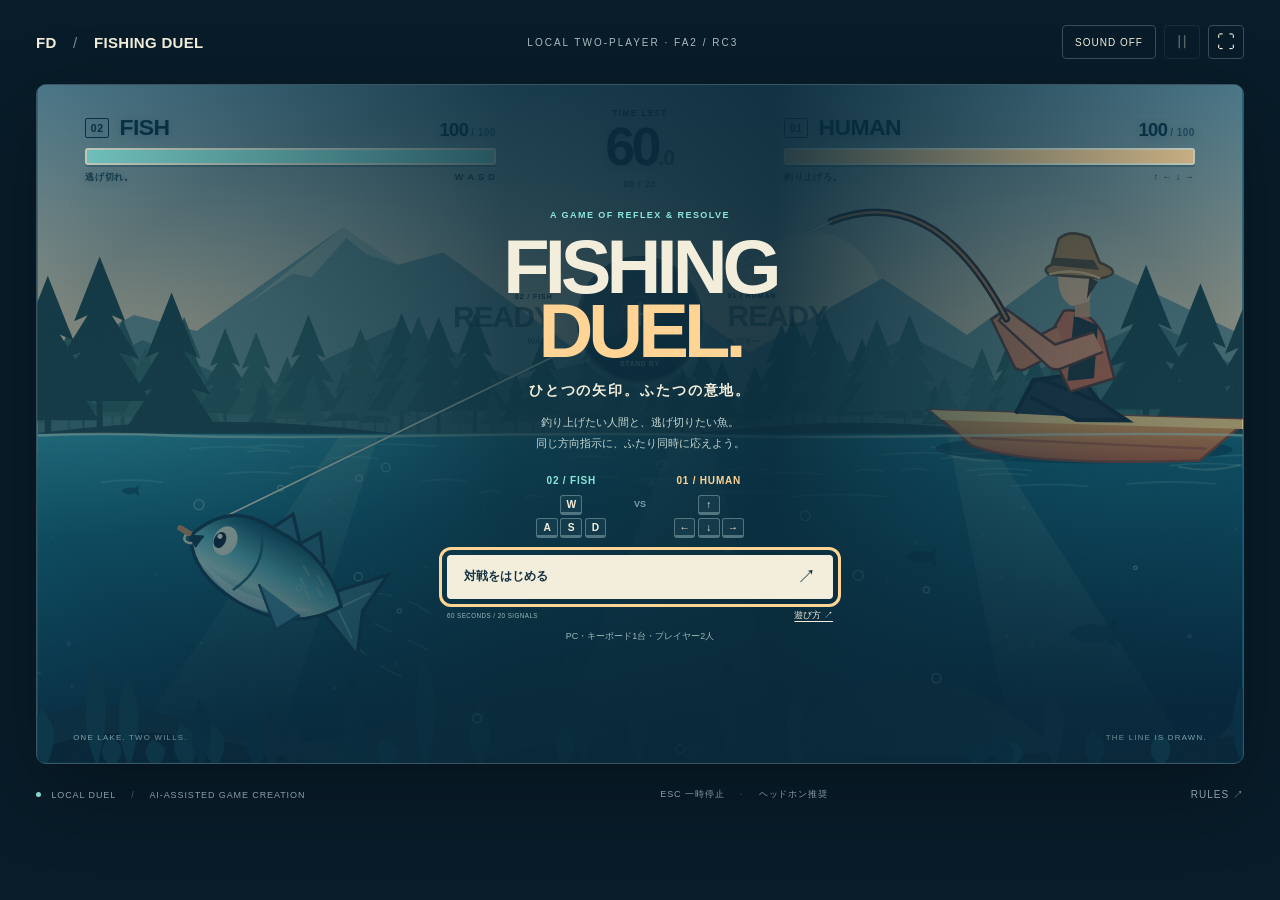
==== commit fc89c02f: "Stage BGM-2: rebalance battle BGM and boost judgment SE" ====
--- a/FISHING_DUEL_FA2_Preview.html
+++ b/FISHING_DUEL_FA2_Preview.html
@@ -965,11 +965,16 @@
 
 </script>
 <script>
-/* 自作PCM音源とWeb Audio再生管理。ゲームの時計・入力判定には依存しません。 */
+/* 戦闘MP3 BGMはHTMLAudioElement、判定SEは従来のWeb Audio。試合時計とは独立。 */
 (function (root) {
   'use strict';
   const SAMPLE_RATE = 22050;
   const TAU = Math.PI * 2;
+  // MP3は元のマスター出力とは別経路。BGMを下げ、判定音に音量の余地を渡す。
+  const MIX = Object.freeze({
+    bgm: .25, greatDuck: .085, otherDuck: .14, promptDuck: .17,
+    greatDuckSeconds: .60, otherDuckSeconds: .37, promptDuckSeconds: .16
+  });
   const midi = note => 440 * Math.pow(2, (note - 69) / 12);
 
   function noise(seed) {
@@ -1020,6 +1025,7 @@
     return data;
   }
 
+  // RC3以前の互換エクスポート。現行BGMとして再生しません。
   function makeMusic() {
     // 96 BPM / 8小節。旋律・ベース・木のような打音を疎に重ねます。
     const beat = 60 / 96;
@@ -1047,22 +1053,29 @@
   }
 
   function makeEffect(kind) {
-    const durations = { GREAT: .58, GOOD: .32, BAD: .26, prompt: .10, count: .16, go: .50, win: .95, draw: .95, double: .85 };
+    const durations = { GREAT: .76, GOOD: .38, BAD: .42, prompt: .10, count: .16, go: .50, win: .95, draw: .95, double: .85 };
     const data = new Float32Array(Math.round((durations[kind] || .2) * SAMPLE_RATE));
     const random = noise(171);
     if (kind === 'GREAT') {
-      addPercussion(data, 0, .40, 'kick', random);
-      for (const [delay, note, level] of [[0, 74, .36], [.035, 81, .27], [.075, 86, .22]]) {
-        addNote(data, delay, .48, midi(note), level, 'bell');
-        addNote(data, delay + .09, .36, midi(note), level * .16, 'bell');
-      }
+      // 低い衝撃→上昇ファンファーレ→高い余韻。GOODとは違う音形にする。
+      addPercussion(data, 0, .66, 'kick', random);
+      addNote(data, 0, .22, midi(45), .32, 'bass');
+      for (const [delay, note, level] of [[0, 74, .40], [.045, 81, .34], [.11, 86, .29], [.195, 93, .23], [.32, 98, .15]]) {
+        addNote(data, delay, delay < .2 ? .55 : .38, midi(note), level, 'bell');
+        addNote(data, delay + .08, .32, midi(note + 12), level * .12, 'bell');
+      }
+      addPercussion(data, .12, .16, 'brush', random);
     } else if (kind === 'GOOD') {
-      addNote(data, 0, .29, midi(74), .32, 'pluck');
-      addNote(data, .028, .26, midi(81), .12, 'bell');
+      // 軽いアタック＋2音の肯定音。GREATの長い連続上昇音とは区別。
+      addPercussion(data, 0, .17, 'kick', random);
+      addNote(data, 0, .32, midi(74), .37, 'pluck');
+      addNote(data, .038, .30, midi(81), .17, 'bell');
     } else if (kind === 'BAD') {
-      addNote(data, 0, .18, midi(50), .30, 'bass');
-      addNote(data, .075, .16, midi(45), .20, 'pluck');
-      addPercussion(data, 0, .06, 'brush', random);
+      // 低い2音が落ちるコミカルな失敗音。攻撃成功音と明確に分離。
+      addPercussion(data, 0, .20, 'brush', random);
+      addNote(data, 0, .21, midi(51), .34, 'bass');
+      addNote(data, .085, .26, midi(44), .28, 'pluck');
+      addNote(data, .16, .23, midi(37), .18, 'bass');
     } else if (kind === 'prompt' || kind === 'count') {
       addNote(data, 0, data.length / SAMPLE_RATE, kind === 'prompt' ? 740 : 370, .17, 'pluck');
       addPercussion(data, 0, .04, 'brush', random);
@@ -1084,9 +1097,11 @@
       this.enabled = false;
       this.context = null;
       this.phase = 'title';
-      this.music = null;
-      this.musicBuffer = null;
-      this.musicOffset = 0;
+      this.music = null; // HTMLAudioElement。MP3のみを流し、SEは従来のWeb Audioを維持。
+      this.musicTicket = 0;
+      this.duckUntil = 0;
+      this.duckVolume = MIX.bgm;
+      this.lastMixAt = 0;
       this.voices = new Set();
       this.buffers = new Map();
       this.request = 0;
@@ -1104,7 +1119,7 @@
       if (!Context) throw new Error('Audio unavailable');
       this.context = new Context();
       this.master = this.context.createGain();
-      this.master.gain.value = .62;
+      this.master.gain.value = .80;
       this.compressor = this.context.createDynamicsCompressor();
       this.compressor.threshold.value = -12;
       this.compressor.knee.value = 12;
@@ -1113,7 +1128,15 @@
       this.compressor.release.value = .16;
       this.master.connect(this.compressor);
       this.compressor.connect(this.context.destination);
-      this.musicBuffer = this.buffer(makeMusic());
+      // 本番は同階層のMP3を使用。単体HTMLをfile://で開いた時だけ公開済み音源へ接続。
+      const url = this.host.location?.protocol === 'file:'
+        ? 'https://mar-sander.github.io/fishing-game/BGM-battle.mp3'
+        : 'BGM-battle.mp3';
+      this.music = new this.host.Audio();
+      this.music.src = url;
+      this.music.preload = 'auto';
+      this.music.loop = true;
+      this.music.volume = MIX.bgm;
       for (const kind of ['GREAT', 'GOOD', 'BAD', 'prompt', 'count', 'go', 'win', 'draw', 'double']) this.buffers.set(kind, this.buffer(makeEffect(kind)));
     }
 
@@ -1163,12 +1186,15 @@
     }
 
     stopMusic(reset = false) {
-      if (this.music) {
-        this.musicOffset = (this.music.offset + this.context.currentTime - this.music.startedAt) % this.musicBuffer.duration;
-        this.stopEntry(this.music);
-        this.music = null;
-      }
-      if (reset) this.musicOffset = 0;
+      ++this.musicTicket; // 遅れて解決するplay()が停止を打ち消さないための世代番号。
+      this.duckUntil = 0;
+      this.duckVolume = MIX.bgm;
+      if (!this.music) return;
+      this.music.volume = MIX.bgm;
+      this.music.pause(); // currentTimeは保持。ポーズ解除時に続きから再生する。
+      if (reset) {
+        try { this.music.currentTime = 0; } catch (_) { /* メタデータ取得前 */ }
+      }
     }
 
     reset() {
@@ -1208,16 +1234,45 @@
       return entry;
     }
 
+    // 同じ指示への両者の判定が重なっても、低いBGM音量を保持する。
+    duckMusic(kind) {
+      if (!this.music || this.music.paused || this.phase !== 'playing') return;
+      const isGreat = kind === 'GREAT';
+      const isJudge = isGreat || kind === 'GOOD' || kind === 'BAD';
+      if (!isJudge && kind !== 'prompt') return;
+      const now = this.context.currentTime;
+      if (now >= this.duckUntil) this.duckVolume = MIX.bgm;
+      const target = isGreat ? MIX.greatDuck : isJudge ? MIX.otherDuck : MIX.promptDuck;
+      const duration = isGreat ? MIX.greatDuckSeconds : isJudge ? MIX.otherDuckSeconds : MIX.promptDuckSeconds;
+      this.duckUntil = Math.max(this.duckUntil, now + duration);
+      this.duckVolume = Math.min(this.duckVolume, target);
+      this.music.volume = this.duckVolume; // SEと同時に即時減衰。
+      this.lastMixAt = now;
+    }
+
+    // ゲーム描画フレームから呼び、判定終了後は自然な速度でBGM音量を戻す。
+    updateMix() {
+      if (!this.music || !this.context || this.music.paused || this.phase !== 'playing') return;
+      const now = this.context.currentTime;
+      const dt = Math.max(0, now - this.lastMixAt);
+      this.lastMixAt = now;
+      if (now < this.duckUntil) return;
+      this.duckVolume = MIX.bgm;
+      this.music.volume = Math.min(MIX.bgm, this.music.volume + dt / .20 * (MIX.bgm - this.music.volume));
+    }
+
     startMusic() {
-      if (!this.enabled || !this.context || this.context.state !== 'running' || this.music || this.phase !== 'playing') return;
-      const entry = this.source(this.musicBuffer, 0);
-      entry.source.loop = true;
-      entry.offset = this.musicOffset;
-      entry.startedAt = this.context.currentTime;
-      entry.gain.gain.setValueAtTime(0, entry.startedAt);
-      entry.gain.gain.linearRampToValueAtTime(.28, entry.startedAt + .18);
-      entry.source.start(0, entry.offset);
-      this.music = entry;
+      if (!this.enabled || !this.context || this.context.state !== 'running' || !this.music || this.phase !== 'playing' || !this.music.paused) return;
+      this.music.volume = MIX.bgm;
+      this.lastMixAt = this.context.currentTime;
+      const ticket = ++this.musicTicket;
+      // SOUND ONはユーザー操作で解放。play()拒否時も既存SEを維持する。
+      try {
+        const playPromise = this.music.play();
+        if (playPromise?.then) playPromise.then(() => {
+          if (ticket === this.musicTicket && (!this.enabled || this.phase !== 'playing')) this.music.pause();
+        }).catch(() => { /* 音源未取得・再生制限時はゲームを止めない */ });
+      } catch (_) { /* ブラウザで音声を許可できない場合もゲーム進行は維持 */ }
     }
 
     play(kind, player = null) {
@@ -1231,17 +1286,11 @@
         this.stopEntry(oldest);
         this.voices.delete(oldest);
       }
-      const level = kind === 'GREAT' ? .38 : kind === 'GOOD' ? .31 : kind === 'BAD' ? .24 : .28;
+      const level = kind === 'GREAT' ? .74 : kind === 'GOOD' ? .54 : kind === 'BAD' ? .58 : kind === 'win' || kind === 'double' ? .56 : .34;
       const entry = this.source(buffer, level, player === 'fish' ? -.55 : player === 'human' ? .55 : 0);
       this.voices.add(entry);
       entry.source.start();
-      if (kind === 'GREAT' && this.music) {
-        const now = this.context.currentTime;
-        const gain = this.music.gain.gain;
-        gain.cancelScheduledValues(now);
-        gain.setValueAtTime(.15, now);
-        gain.linearRampToValueAtTime(.28, now + .32);
-      }
+      this.duckMusic(kind);
     }
 
     silence() {
@@ -1250,7 +1299,7 @@
     }
   }
 
-  const api = { SAMPLE_RATE, makeMusic, makeEffect, AudioDirector };
+  const api = { SAMPLE_RATE, MIX, makeMusic, makeEffect, AudioDirector };
   if (typeof module !== 'undefined' && module.exports) module.exports = api;
   root.FishingAudio = api;
 })(typeof window !== 'undefined' ? window : globalThis);
@@ -1513,6 +1562,7 @@
       }
     } else if (state === 'finishing' && stamp - finishAt >= 2200) showResult();
     scene.update(delta / 1000, state === 'paused' || (!$('help').hidden));
+    audio.updateMix();
     requestAnimationFrame(frame);
   }
 
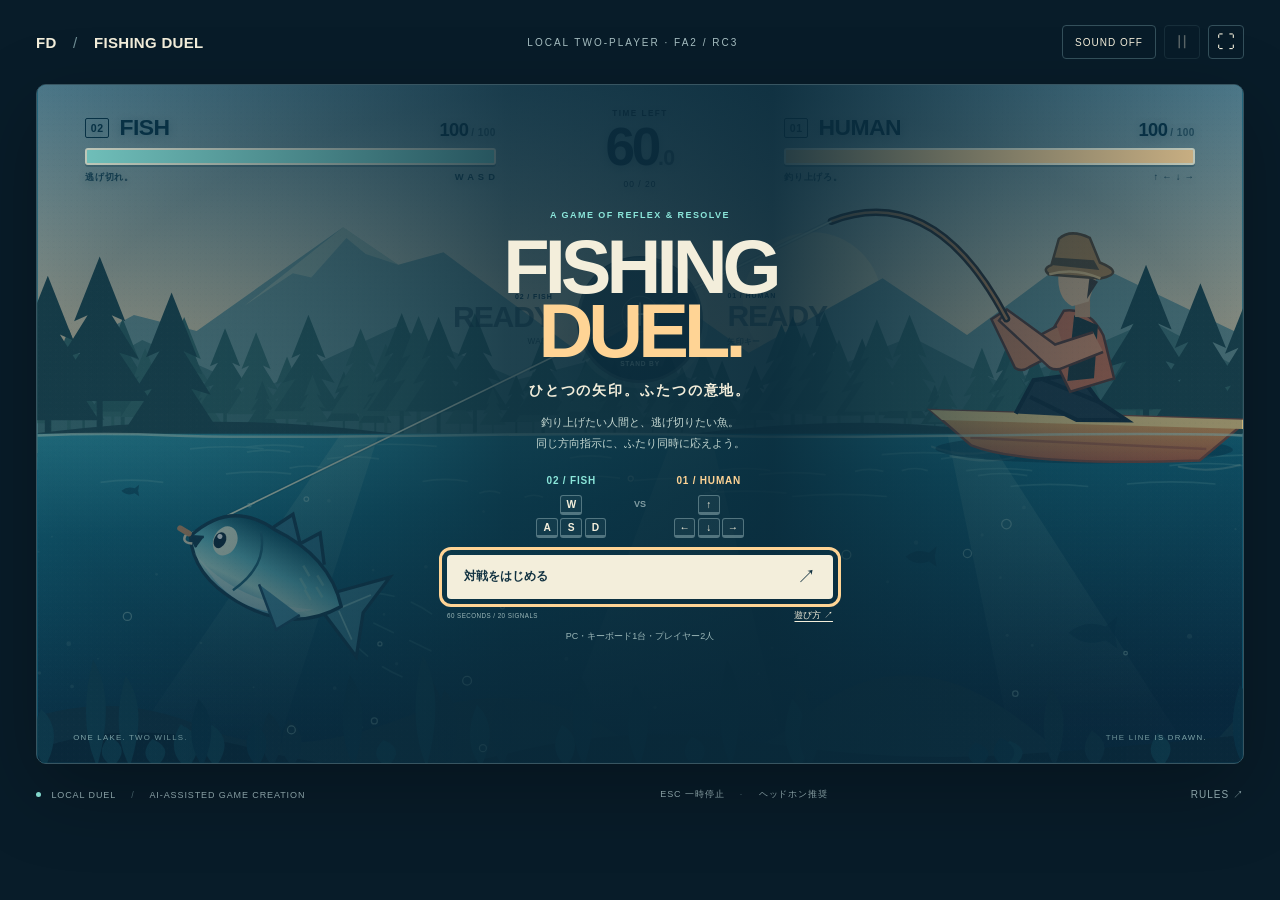
==== commit 2b614637: "Stage RESULT-1 FA3: add result fanfares and set victory MP3 gain to 80%" ====
--- a/FISHING_DUEL_FA2_Preview.html
+++ b/FISHING_DUEL_FA2_Preview.html
@@ -1090,6 +1090,246 @@
     return capPeak(data, .62);
   }
 
+  // 結果画面用ファンファーレ。追加素材なし・著作権上の外部依存なし。
+  // 4小節×2秒の約8秒。勝敗・引き分け・同時KOで旋律を変える。
+  const FANFARE_SECONDS = 8;
+
+  function addBrass(data, start, duration, note, level) {
+    const offset = Math.round(start * SAMPLE_RATE);
+    const count = Math.min(Math.round(duration * SAMPLE_RATE), data.length - offset);
+    if (offset < 0 || count <= 0) return;
+    const frequency = midi(note);
+    for (let i = 0; i < count; i++) {
+      const t = i / SAMPLE_RATE;
+      const swell = Math.min(1, t / .022);
+      const release = Math.min(1, (duration - t) / .15);
+      const body = .83 + .17 * Math.exp(-t * 2);
+      const pitch = TAU * frequency * (t + .00033 * Math.sin(t * 27));
+      const sound = .64 * Math.sin(pitch) + .25 * Math.sin(2 * pitch) + .11 * Math.sin(3 * pitch);
+      data[offset + i] += sound * swell * release * body * level;
+    }
+  }
+
+  // RESULT-1 Final Adjustment 1: 壮大なWIN専用、約8秒のオリジナル・オーケストラ調ファンファーレ。
+  // DRAW・DOUBLE K.O.、戦闘BGMと判定SEは従来どおり。
+  function addVictoryBrass(data, start, duration, note, level, variant = 0) {
+    const offset = Math.round(start * SAMPLE_RATE);
+    const count = Math.min(Math.round(duration * SAMPLE_RATE), data.length - offset);
+    if (offset < 0 || count <= 0) return;
+    const frequency = midi(note);
+    for (let i = 0; i < count; i++) {
+      const t = i / SAMPLE_RATE;
+      const attack = Math.min(1, t / (.014 + variant * .008));
+      const release = Math.min(1, (duration - t) / .16);
+      const vibrato = .0016 * Math.sin(TAU * 5.5 * t) * Math.min(1, t * 2);
+      const angle = TAU * frequency * (t + vibrato / frequency) + variant * .19;
+      const tone = .43 * Math.sin(angle) + .30 * Math.sin(2 * angle)
+        + .16 * Math.sin(3 * angle) + .075 * Math.sin(4 * angle)
+        + .035 * Math.sin(5 * angle);
+      const body = .72 + .28 * Math.exp(-t * 2.5);
+      data[offset + i] += level * tone * body * attack * release;
+    }
+  }
+
+  function addVictoryStrings(data, start, duration, note, level) {
+    const offset = Math.round(start * SAMPLE_RATE);
+    const count = Math.min(Math.round(duration * SAMPLE_RATE), data.length - offset);
+    if (offset < 0 || count <= 0) return;
+    const frequency = midi(note);
+    for (let i = 0; i < count; i++) {
+      const t = i / SAMPLE_RATE;
+      const attack = Math.min(1, t / .10);
+      const release = Math.min(1, (duration - t) / .30);
+      const shimmer = 1 + .045 * Math.sin(t * 11);
+      const angle = TAU * frequency * t;
+      const sound = .43 * Math.sin(angle * .997) + .43 * Math.sin(angle * 1.003)
+        + .10 * Math.sin(angle * 2.004) + .04 * Math.sin(angle * 3.002);
+      data[offset + i] += sound * attack * release * shimmer * level;
+    }
+  }
+
+  function addVictoryTimpani(data, start, level, random) {
+    const offset = Math.round(start * SAMPLE_RATE);
+    const count = Math.min(Math.round(.68 * SAMPLE_RATE), data.length - offset);
+    if (offset < 0 || count <= 0) return;
+    let low = 0;
+    for (let i = 0; i < count; i++) {
+      const t = i / SAMPLE_RATE;
+      const phase = TAU * (61 * t + 19 * (1 - Math.exp(-17 * t)) / 17);
+      low = .8 * low + .2 * random();
+      const strike = Math.sin(phase) * Math.exp(-5.7 * t)
+        + .25 * low * Math.exp(-43 * t);
+      data[offset + i] += level * strike;
+    }
+  }
+
+  function addVictorySnare(data, start, level, random) {
+    const offset = Math.round(start * SAMPLE_RATE);
+    const count = Math.min(Math.round(.19 * SAMPLE_RATE), data.length - offset);
+    if (offset < 0 || count <= 0) return;
+    let low = 0;
+    for (let i = 0; i < count; i++) {
+      const t = i / SAMPLE_RATE;
+      const input = random();
+      low = .6 * low + .4 * input;
+      const high = input - low;
+      const signal = .78 * high + .22 * Math.sin(TAU * 185 * t);
+      data[offset + i] += level * signal * Math.exp(-27 * t) * Math.min(1, t / .003);
+    }
+  }
+
+  function addVictoryCymbal(data, start, level, random, seconds = 1.15) {
+    const offset = Math.round(start * SAMPLE_RATE);
+    const count = Math.min(Math.round(seconds * SAMPLE_RATE), data.length - offset);
+    if (offset < 0 || count <= 0) return;
+    let low = 0;
+    for (let i = 0; i < count; i++) {
+      const t = i / SAMPLE_RATE;
+      const input = random();
+      low = .84 * low + .16 * input;
+      const high = input - low;
+      const decay = Math.exp(-t * (seconds > 1 ? 2.6 : 5.5));
+      data[offset + i] += level * high * decay * Math.min(1, t / .006);
+    }
+  }
+
+  function addVictoryChime(data, start, note, level, seconds = .95) {
+    const offset = Math.round(start * SAMPLE_RATE);
+    const count = Math.min(Math.round(seconds * SAMPLE_RATE), data.length - offset);
+    if (offset < 0 || count <= 0) return;
+    const f = midi(note);
+    for (let i = 0; i < count; i++) {
+      const t = i / SAMPLE_RATE;
+      const angle = TAU * f * t;
+      const sound = .58 * Math.sin(angle) * Math.exp(-4 * t)
+        + .25 * Math.sin(angle * 2.01) * Math.exp(-7 * t)
+        + .17 * Math.sin(angle * 3.95) * Math.exp(-12 * t);
+      data[offset + i] += level * sound * Math.min(1, t / .006);
+    }
+  }
+
+  function makeVictoryFanfare() {
+    const data = new Float32Array(Math.round(FANFARE_SECONDS * SAMPLE_RATE));
+    const random = noise(20261028);
+    // 0–2秒「勝利！」→ 2–4秒「高揚」→ 4–6秒「加速」→ 6–8秒「大団円」。
+    // 4/4、120 BPM。D majorを基調に、最後は高音の主和音へ解決する。
+    const harmonies = [
+      [0,  [50, 62, 66, 69, 74]],   // D major
+      [2,  [47, 59, 62, 66, 71]],   // B minor
+      [4,  [43, 55, 59, 62, 67]],   // G major
+      [5,  [45, 57, 61, 64, 69]],   // A major
+      [6,  [50, 62, 66, 69, 74]]    // final D major
+    ];
+    for (const [t, chord] of harmonies) {
+      const duration = t === 4 || t === 5 ? .98 : 1.92;
+      addNote(data, t, duration, midi(chord[0]), .21, 'bass');
+      addVictoryBrass(data, t, duration * .85, chord[1], .105, .5);
+      for (const [i, note] of chord.slice(2).entries()) {
+        addVictoryStrings(data, t, duration, note, .12);
+        addVictoryBrass(data, t, Math.min(duration, t === 6 ? 1.72 : .78), note, .087, i);
+      }
+      addVictoryTimpani(data, t, t === 6 ? .46 : .31, random);
+      if (t === 0 || t === 6) addVictoryCymbal(data, t, t === 6 ? .33 : .22, random, 1.5);
+    }
+    // 8ビートの打楽器は少しずつ密度を上げ、最後の2秒でドラムロール。
+    for (let t = .5; t < 6; t += .5) {
+      addVictorySnare(data, t, t >= 4 ? .24 : .15, random);
+      if (Math.round(t * 2) % 2 === 0) addVictoryTimpani(data, t, .15, random);
+    }
+    for (let t = 5.32; t < 6; t += .11) addVictorySnare(data, t, .14 + (t - 5.3) * .22, random);
+    addVictoryCymbal(data, 4, .11, random, .62);
+    addVictoryCymbal(data, 5.92, .20, random, .95);
+    // 速い上行音型＋朗々とした金管の旋律。短音で跳ね、要所で全音符に広がる。
+    const lead = [
+      [0, 74, .32], [.34, 78, .3], [.68, 81, .31], [1.04, 86, .85],
+      [2.0, 83, .39], [2.43, 81, .25], [2.72, 78, .25], [3.02, 81, .32], [3.4, 83, .5],
+      [4.0, 79, .27], [4.3, 83, .25], [4.58, 86, .25], [4.87, 88, .30],
+      [5.2, 86, .25], [5.47, 88, .25], [5.75, 90, .22],
+      [6.04, 98, 1.72]
+    ];
+    lead.forEach(([t, note, dur], i) => {
+      addVictoryBrass(data, t, dur, note, i === lead.length - 1 ? .36 : .33);
+      // トランペットの厚みとステレオ前提にしない重奏感を作る。
+      addVictoryBrass(data, t + .018, dur * .95, note - 12, .085, 1.1);
+    });
+    // ファンファーレの合いの手、上行アルペジオ、輝くベル。
+    for (const [time, notes] of [[.10, [86, 90, 93]], [2.13, [83, 86, 90]], [4.07, [86, 90, 93]], [6.07, [98, 102, 105]]]) {
+      notes.forEach((note, i) => addVictoryChime(data, time + i * .135, note, time > 6 ? .15 : .08, 1.0));
+    }
+    // 最終和音を厚くし、8秒目まで豊かな余韻を保つ。
+    for (const note of [74, 78, 81, 86, 90]) {
+      addVictoryBrass(data, 6.02, 1.83, note, note >= 86 ? .11 : .085);
+    }
+    addVictoryChime(data, 6.10, 98, .16, 1.7);
+    addVictoryChime(data, 6.3, 102, .12, 1.45);
+    addVictoryTimpani(data, 6.02, .32, random);
+    // 原音の2層の遅延反射を足し、会場の広がりを模した短い響きを付加する。
+    const dry = data.slice();
+    for (const [delay, gain] of [[.115, .12], [.23, .1], [.36, .065]]) {
+      const shift = Math.round(delay * SAMPLE_RATE);
+      for (let i = shift; i < data.length; i++) data[i] += dry[i - shift] * gain;
+    }
+    // 先頭・末尾のクリックを避け、最大音量を制限する。
+    for (let i = 0; i < Math.floor(.008 * SAMPLE_RATE); i++) data[i] *= i / (.008 * SAMPLE_RATE);
+    for (let i = Math.floor(7.72 * SAMPLE_RATE); i < data.length; i++) {
+      data[i] *= Math.max(0, (data.length - i - 1) / (data.length - Math.floor(7.72 * SAMPLE_RATE)));
+    }
+    // 歪みや突然の音量ピークを避けながら、余韻と和声の厚みを持ち上げる。
+    for (let i = 0; i < data.length; i++) {
+      const v = data[i];
+      data[i] = Math.sign(v) * Math.pow(Math.abs(v), .82);
+    }
+    return capPeak(data, .59);
+  }
+
+  function makeResultFanfare(result = 'HUMAN WIN') {
+    const data = new Float32Array(Math.round(FANFARE_SECONDS * SAMPLE_RATE));
+    const random = noise(51826);
+    const outcome = result === 'DOUBLE K.O.' ? 'double' : result === 'DRAW' ? 'draw' : 'win';
+    if (outcome === 'win') return makeVictoryFanfare();
+    const victory = false;
+    // 各小節のベース・和声。WIN=明るい長調、DRAW=未決着、DOUBLE K.O.=短調。
+    const chords = victory
+      ? [[48, 60, 64, 67], [53, 65, 69, 72], [55, 67, 71, 74], [48, 60, 64, 67]]
+      : outcome === 'draw'
+        ? [[50, 62, 67, 69], [53, 65, 69, 72], [55, 62, 67, 74], [50, 62, 67, 69]]
+        : [[43, 55, 58, 62], [46, 58, 62, 65], [50, 57, 62, 66], [43, 55, 58, 62]];
+    chords.forEach((chord, bar) => {
+      const t = bar * 2;
+      addPercussion(data, t, victory ? .32 : .18, 'kick', random);
+      addNote(data, t, 1.95, midi(chord[0]), .18, 'bass');
+      for (const note of chord.slice(1)) {
+        addBrass(data, t, .9, note, victory ? .065 : .047);
+        addBrass(data, t + 1, .8, note, victory ? .058 : .039);
+      }
+      for (let beat = 0; beat < 4; beat++) {
+        addPercussion(data, t + beat * .5, victory ? .060 : .035, 'brush', random);
+      }
+    });
+    // 音階とリズムは書き下ろし。持続音と刻みを交互に配置し、勝利時だけ華やかに上昇。
+    const melody = victory
+      ? [[0, 67, .25], [.3, 72, .25], [.6, 76, .30], [.95, 79, .82], [2, 77, .25], [2.3, 81, .24], [2.6, 84, .3], [2.95, 81, .82], [4, 79, .25], [4.3, 83, .25], [4.6, 86, .28], [4.95, 83, .83], [6, 84, .22], [6.26, 88, .26], [6.56, 91, .23], [6.88, 84, .98]]
+      : outcome === 'draw'
+        ? [[0, 69, .35], [.48, 67, .36], [1.05, 74, .65], [2, 72, .45], [2.6, 69, .44], [3.2, 72, .56], [4, 74, .45], [4.6, 69, .35], [5.2, 67, .55], [6, 69, .38], [6.55, 74, .38], [7.1, 69, .68]]
+        : [[0, 67, .45], [.62, 65, .38], [1.15, 62, .65], [2, 65, .46], [2.65, 62, .42], [3.2, 58, .57], [4, 66, .48], [4.65, 62, .4], [5.2, 57, .56], [6, 62, .4], [6.55, 58, .38], [7.1, 55, .67]];
+    melody.forEach(([time, note, duration], i) => {
+      addBrass(data, time, duration, note, victory ? .26 : .16);
+      if (victory && i % 3 === 0) addNote(data, time + .04, Math.min(duration, .4), midi(note + 12), .10, 'bell');
+    });
+    if (victory) {
+      for (let t = 6.05; t < 7.6; t += .19) addPercussion(data, t, .048, 'brush', random);
+      addNote(data, 7.08, .65, midi(96), .080, 'bell');
+    } else if (outcome === 'double') {
+      addPercussion(data, 7.05, .34, 'kick', random);
+      addNote(data, 7.05, .84, midi(31), .24, 'bass');
+    }
+    // ファンファーレの末尾に無音化フェードを設け、演奏後のクリックを防ぐ。
+    for (let i = Math.floor(7.72 * SAMPLE_RATE); i < data.length; i++) {
+      data[i] *= Math.max(0, (data.length - i - 1) / (data.length - Math.floor(7.72 * SAMPLE_RATE)));
+    }
+    return capPeak(data, .59);
+  }
+
   class AudioDirector {
     constructor(host = root, onChange = () => {}) {
       this.host = host;
@@ -1097,7 +1337,9 @@
       this.enabled = false;
       this.context = null;
       this.phase = 'title';
-      this.music = null; // HTMLAudioElement。MP3のみを流し、SEは従来のWeb Audioを維持。
+      this.music = null; // 戦闘BGM用HTMLAudioElement。
+      this.victoryMedia = null; // WIN画面用MP3。戦闘BGM・DRAW/DKOのWeb Audioと独立。
+      this.victoryTicket = 0;
       this.musicTicket = 0;
       this.duckUntil = 0;
       this.duckVolume = MIX.bgm;
@@ -1137,7 +1379,18 @@
       this.music.preload = 'auto';
       this.music.loop = true;
       this.music.volume = MIX.bgm;
+      // 単体プレビューはGitHub Pages上の素材を直接参照。本番は同じディレクトリのMP3を利用。
+      const standalone = this.host.location?.protocol === 'file:'
+        || (this.host.location?.pathname || '').endsWith('_Preview.html');
+      this.victoryMedia = new this.host.Audio();
+      this.victoryMedia.src = standalone
+        ? 'https://mar-sander.github.io/fishing-game/fanfare.mp3' : 'fanfare.mp3';
+      this.victoryMedia.preload = 'auto';
+      this.victoryMedia.loop = false;
+      this.victoryMedia.volume = .56; // 旧 .70 × 0.8：勝利MP3のみ20％減音
       for (const kind of ['GREAT', 'GOOD', 'BAD', 'prompt', 'count', 'go', 'win', 'draw', 'double']) this.buffers.set(kind, this.buffer(makeEffect(kind)));
+      // DRAWとDOUBLE K.O.は従来の約8秒合成ファンファーレを維持。WINだけMP3へ置換。
+      for (const result of ['DRAW', 'DOUBLE K.O.']) this.buffers.set('fanfare:' + result, this.buffer(makeResultFanfare(result)));
     }
 
     async setEnabled(enabled) {
@@ -1145,6 +1398,7 @@
       this.enabled = enabled;
       if (!enabled) {
         this.stopMusic();
+        this.stopVictoryMedia();
         this.stopVoices();
         this.onChange();
         return false;
@@ -1162,6 +1416,7 @@
         if (request === this.request) {
           this.enabled = false;
           this.stopMusic();
+          this.stopVictoryMedia();
           this.stopVoices();
           this.onChange();
         }
@@ -1197,14 +1452,24 @@
       }
     }
 
+    // ページ遷移やSOUND OFFで勝利MP3を止め、次回は必ず先頭から鳴らす。
+    stopVictoryMedia() {
+      ++this.victoryTicket;
+      if (!this.victoryMedia) return;
+      this.victoryMedia.pause();
+      try { this.victoryMedia.currentTime = 0; } catch (_) { /* 読み込み前でも進行は維持 */ }
+    }
+
     reset() {
       this.stopMusic(true);
+      this.stopVictoryMedia();
       this.stopVoices();
       this.phase = 'title';
     }
 
     setPhase(phase) {
       this.phase = phase;
+      if (phase !== 'result') this.stopVictoryMedia();
       if (phase === 'playing') this.startMusic();
       else {
         this.stopMusic(phase === 'title' || phase === 'result');
@@ -1293,13 +1558,38 @@
       this.duckMusic(kind);
     }
 
+    // 結果画面表示後に一度だけ演奏。勝利だけアップロード済みMP3に差し替える。
+    playResultFanfare(result) {
+      if (!this.enabled || !this.context || this.context.state !== 'running' || this.phase !== 'result') return;
+      this.stopVoices(); // 決着SEの残響と重ならないようにする。
+      this.stopVictoryMedia();
+      if (result === 'HUMAN WIN' || result === 'FISH WIN') {
+        const ticket = ++this.victoryTicket;
+        try {
+          const playPromise = this.victoryMedia.play();
+          if (playPromise?.then) playPromise.then(() => {
+            if (ticket !== this.victoryTicket || !this.enabled || this.phase !== 'result') this.victoryMedia.pause();
+          }).catch(() => { /* 音源未取得・再生制限でもゲームは正常に進行 */ });
+        } catch (_) { /* 再生できない環境でも結果画面を維持 */ }
+        return;
+      }
+      const kind = result === 'DRAW' ? 'DRAW' : result === 'DOUBLE K.O.' ? 'DOUBLE K.O.' : null;
+      if (!kind) return;
+      const buffer = this.buffers.get('fanfare:' + kind);
+      if (!buffer) return;
+      const entry = this.source(buffer, .78);
+      this.voices.add(entry);
+      entry.source.start();
+    }
+
     silence() {
       this.stopMusic();
+      this.stopVictoryMedia();
       this.stopVoices();
     }
   }
 
-  const api = { SAMPLE_RATE, MIX, makeMusic, makeEffect, AudioDirector };
+  const api = { SAMPLE_RATE, MIX, FANFARE_SECONDS, makeMusic, makeEffect, makeResultFanfare, AudioDirector };
   if (typeof module !== 'undefined' && module.exports) module.exports = api;
   root.FishingAudio = api;
 })(typeof window !== 'undefined' ? window : globalThis);
@@ -1510,6 +1800,7 @@
       $('stats').append(left, middle, right);
     }
     $('result').hidden = false;
+    audio.playResultFanfare(match.result);
     $('rematch').focus();
   }
 
